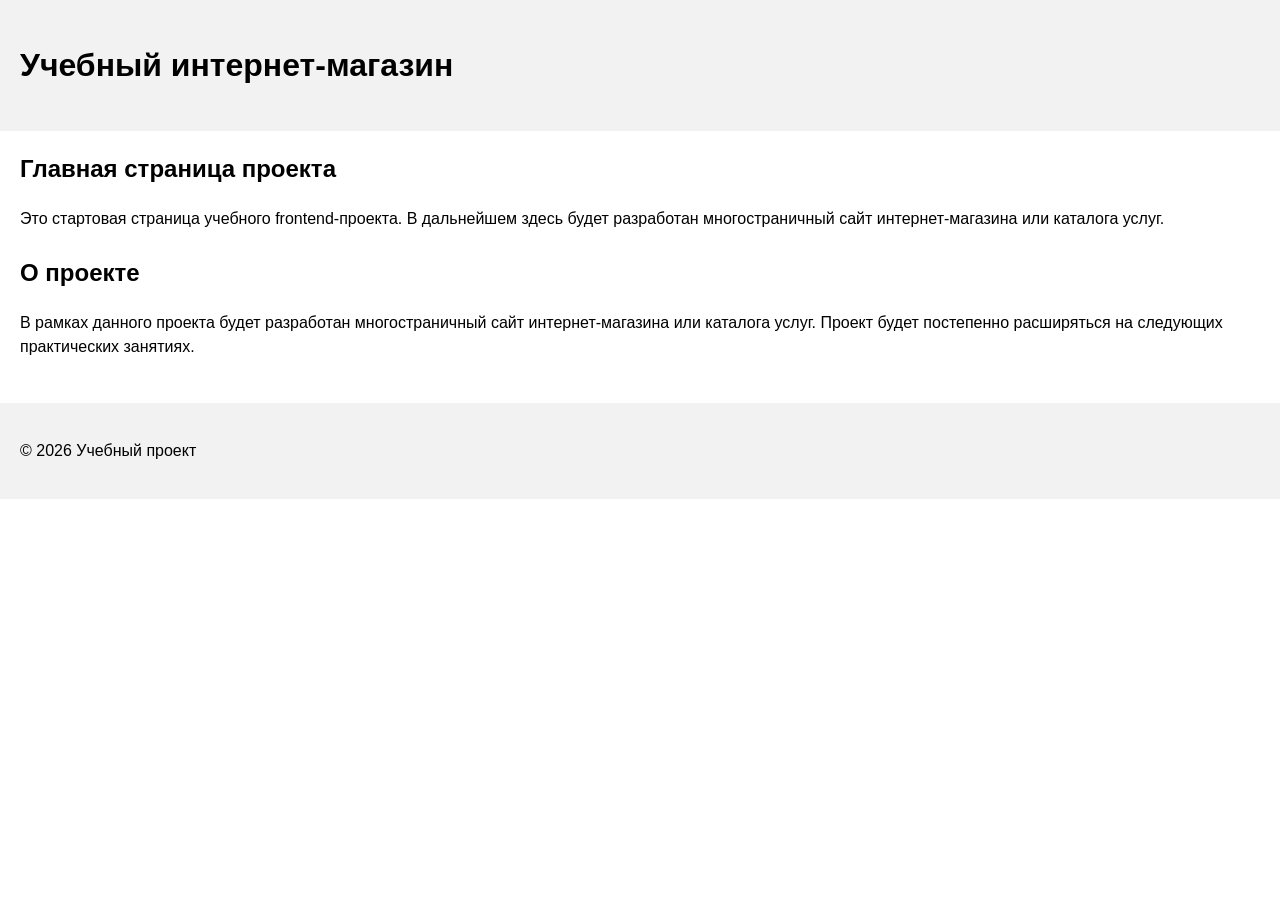
==== index.html @ 59d58680 "описание проекта" ====
<!DOCTYPE html>
<html lang="ru">
<head>
  <meta charset="UTF-8">
  <meta name="viewport" content="width=device-width, initial-scale=1.0">
  <title>Каталог товаров</title>
  <link rel="stylesheet" href="css/style.css">
</head>
<body>
  <header>
    <h1>Учебный интернет-магазин</h1>
  </header>
  <main>
    <section>
      <h2>Главная страница проекта</h2>
      <p>
        Это стартовая страница учебного frontend-проекта.
        В дальнейшем здесь будет разработан многостраничный сайт
        интернет-магазина или каталога услуг.
      </p>
    </section>

    <section>
      <h2>О проекте</h2>
      <p>
        В рамках данного проекта будет разработан многостраничный сайт
        интернет-магазина или каталога услуг. Проект будет постепенно
        расширяться на следующих практических занятиях.
      </p>
    </section>
  </main>
  <footer>
    <p>&copy; 2026 Учебный проект</p>
  </footer>
</body>
</html>
---- css/style.css ----
body {
  margin: 0;
  font-family: Arial, sans-serif;
  line-height: 1.5;
}

header,
main,
footer {
  padding: 20px;
}

header {
  background-color: #f2f2f2;
}

footer {
  background-color: #f2f2f2;
}

section {
  margin-bottom: 24px;
}

section h2 {
  margin-top: 0;
}
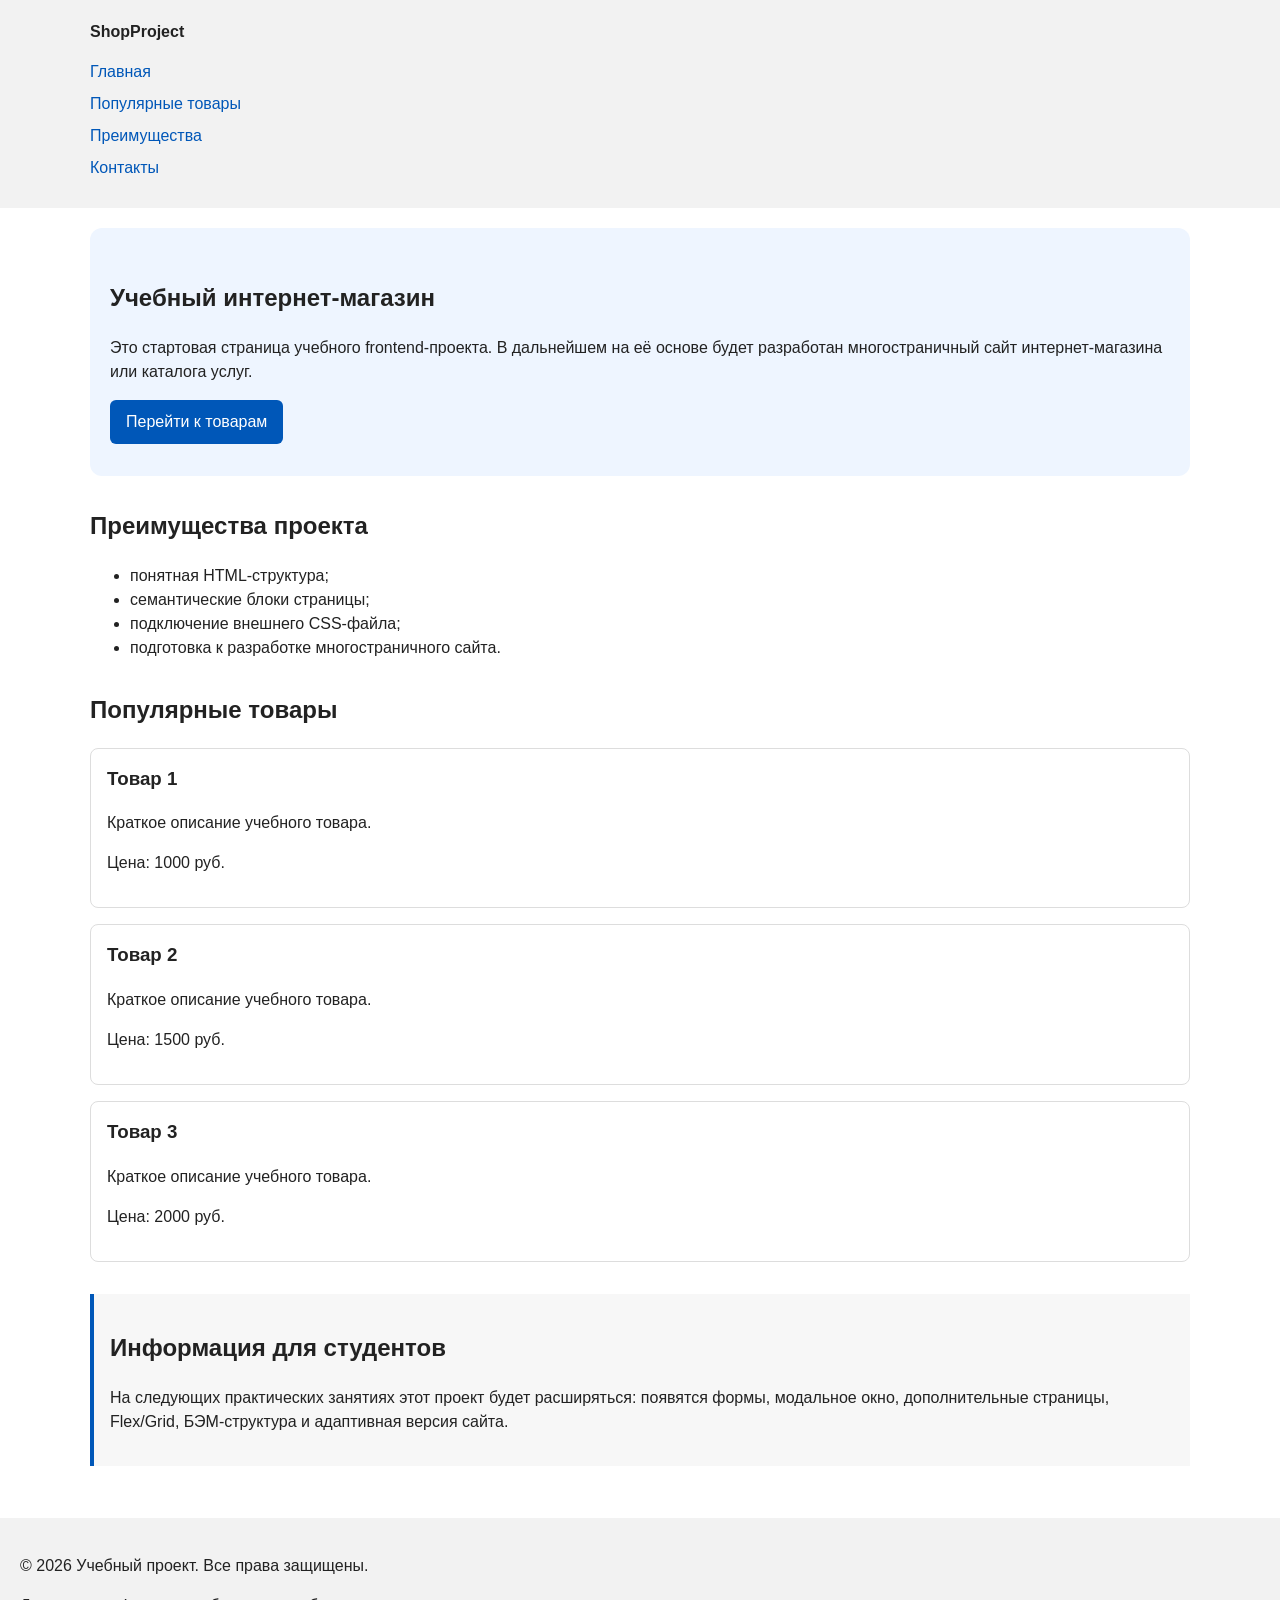
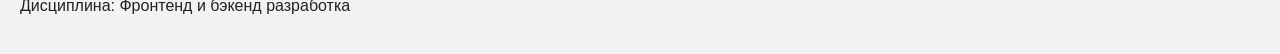
==== commit e08a9566: "feat: add semantic HTML structure and base CSS styles" ====
--- a/index.html
+++ b/index.html
@@ -3,34 +3,77 @@
 <head>
   <meta charset="UTF-8">
   <meta name="viewport" content="width=device-width, initial-scale=1.0">
-  <title>Каталог товаров</title>
+  <title>Учебный интернет-магазин</title>
   <link rel="stylesheet" href="css/style.css">
 </head>
 <body>
   <header>
-    <h1>Учебный интернет-магазин</h1>
+    <div class="site-header">
+      <a class="site-logo" href="index.html">ShopProject</a>
+      <nav class="site-nav" aria-label="Основная навигация">
+        <ul class="site-nav__list">
+          <li><a href="index.html">Главная</a></li>
+          <li><a href="#popular">Популярные товары</a></li>
+          <li><a href="#advantages">Преимущества</a></li>
+          <li><a href="#contacts">Контакты</a></li>
+        </ul>
+      </nav>
+    </div>
   </header>
+
   <main>
-    <section>
-      <h2>Главная страница проекта</h2>
+    <section class="hero">
+      <h1>Учебный интернет-магазин</h1>
       <p>
         Это стартовая страница учебного frontend-проекта.
-        В дальнейшем здесь будет разработан многостраничный сайт
+        В дальнейшем на её основе будет разработан многостраничный сайт
         интернет-магазина или каталога услуг.
       </p>
+      <a class="button" href="#popular">Перейти к товарам</a>
     </section>
 
-    <section>
-      <h2>О проекте</h2>
+    <section class="section" id="advantages">
+      <h2>Преимущества проекта</h2>
+      <ul class="advantages-list">
+        <li>понятная HTML-структура;</li>
+        <li>семантические блоки страницы;</li>
+        <li>подключение внешнего CSS-файла;</li>
+        <li>подготовка к разработке многостраничного сайта.</li>
+      </ul>
+    </section>
+
+    <section class="section" id="popular">
+      <h2>Популярные товары</h2>
+      <article class="product-card">
+        <h3>Товар 1</h3>
+        <p>Краткое описание учебного товара.</p>
+        <p>Цена: 1000 руб.</p>
+      </article>
+      <article class="product-card">
+        <h3>Товар 2</h3>
+        <p>Краткое описание учебного товара.</p>
+        <p>Цена: 1500 руб.</p>
+      </article>
+      <article class="product-card">
+        <h3>Товар 3</h3>
+        <p>Краткое описание учебного товара.</p>
+        <p>Цена: 2000 руб.</p>
+      </article>
+    </section>
+
+    <aside class="aside-info">
+      <h2>Информация для студентов</h2>
       <p>
-        В рамках данного проекта будет разработан многостраничный сайт
-        интернет-магазина или каталога услуг. Проект будет постепенно
-        расширяться на следующих практических занятиях.
+        На следующих практических занятиях этот проект будет расширяться:
+        появятся формы, модальное окно, дополнительные страницы, Flex/Grid,
+        БЭМ-структура и адаптивная версия сайта.
       </p>
-    </section>
+    </aside>
   </main>
-  <footer>
-    <p>&copy; 2026 Учебный проект</p>
+
+  <footer id="contacts">
+    <p>&copy; 2026 Учебный проект. Все права защищены.</p>
+    <p>Дисциплина: Фронтенд и бэкенд разработка</p>
   </footer>
 </body>
 </html>
--- a/css/style.css
+++ b/css/style.css
@@ -1,9 +1,27 @@
+/* 
+  Универсальное правило для всех элементов.
+  border-box делает расчёт размеров более понятным:
+  width включает content, padding и border.
+*/
+* {
+  box-sizing: border-box;
+}
+
+/*
+  Убираем стандартный внешний отступ браузера у body.
+  Без этого вокруг страницы может появиться белая рамка.
+*/
 body {
   margin: 0;
   font-family: Arial, sans-serif;
   line-height: 1.5;
+  color: #222222;
+  background-color: #ffffff;
 }
 
+/*
+  Задаём внутренние отступы для основных областей страницы.
+*/
 header,
 main,
 footer {
@@ -18,10 +36,100 @@
   background-color: #f2f2f2;
 }
 
-section {
-  margin-bottom: 24px;
+/*
+  Ограничиваем ширину содержимого шапки.
+*/
+.site-header {
+  max-width: 1100px;
+  margin: 0 auto;
 }
 
-section h2 {
+.site-logo {
+  font-weight: bold;
+  text-decoration: none;
+  color: #222222;
+}
+
+.site-nav__list {
+  padding: 0;
+  margin: 16px 0 0;
+  list-style: none;
+}
+
+.site-nav__list li {
+  margin-bottom: 8px;
+}
+
+.site-nav__list a {
+  color: #0057b8;
+  text-decoration: none;
+}
+
+.site-nav__list a:hover {
+  text-decoration: underline;
+}
+
+/*
+  Hero-блок
+*/
+.hero {
+  max-width: 1100px;
+  margin: 0 auto 32px;
+  padding: 32px 20px;
+  background-color: #eef5ff;
+  border-radius: 12px;
+}
+
+/*
+  Общий класс для разделов
+*/
+.section {
+  max-width: 1100px;
+  margin: 0 auto 32px;
+}
+
+.section h2 {
   margin-top: 0;
+}
+
+/*
+  Карточки товаров
+*/
+.product-card {
+  margin-bottom: 16px;
+  padding: 16px;
+  border: 1px solid #dddddd;
+  border-radius: 8px;
+  background-color: #ffffff;
+}
+
+.product-card h3 {
+  margin-top: 0;
+}
+
+/*
+  Кнопка
+*/
+.button {
+  display: inline-block;
+  padding: 10px 16px;
+  color: #ffffff;
+  background-color: #0057b8;
+  text-decoration: none;
+  border-radius: 6px;
+}
+
+.button:hover {
+  background-color: #003f86;
+}
+
+/*
+  Боковой информационный блок
+*/
+.aside-info {
+  max-width: 1100px;
+  margin: 0 auto 32px;
+  padding: 16px;
+  border-left: 4px solid #0057b8;
+  background-color: #f7f7f7;
 }
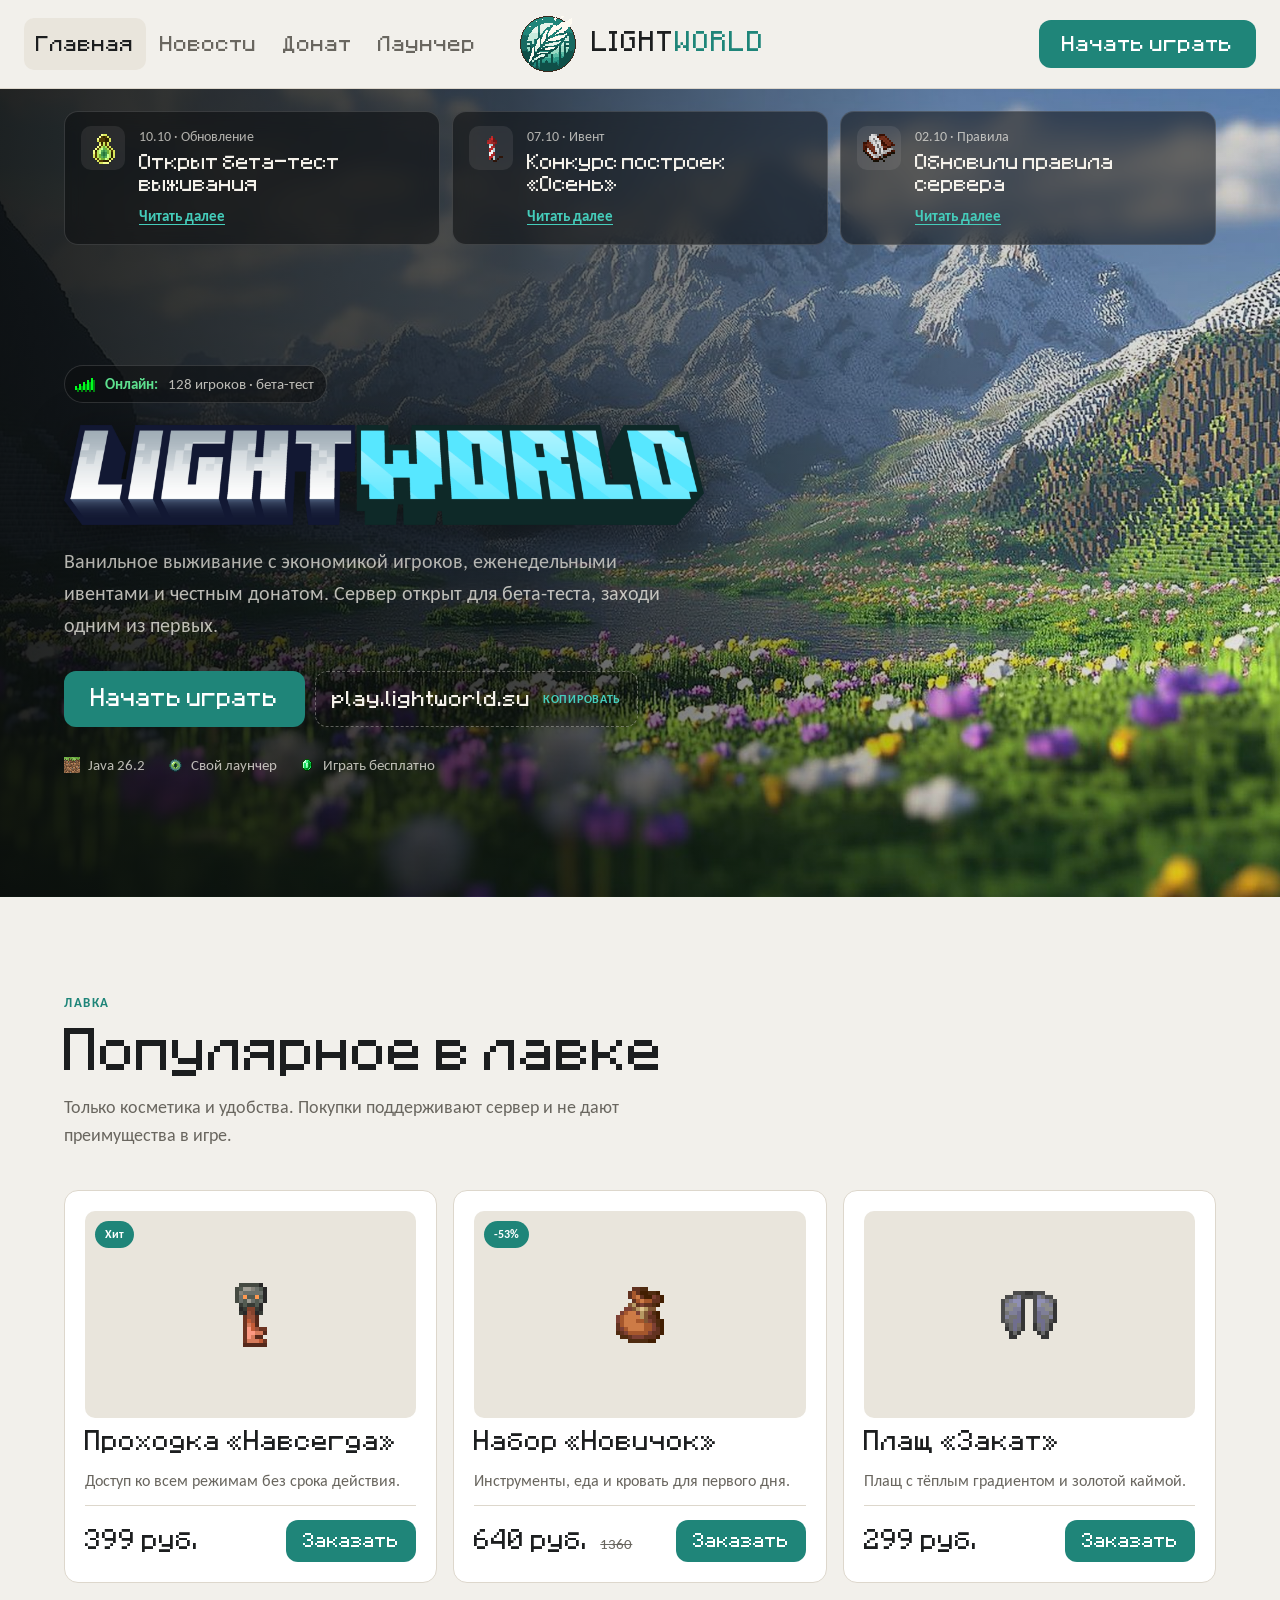
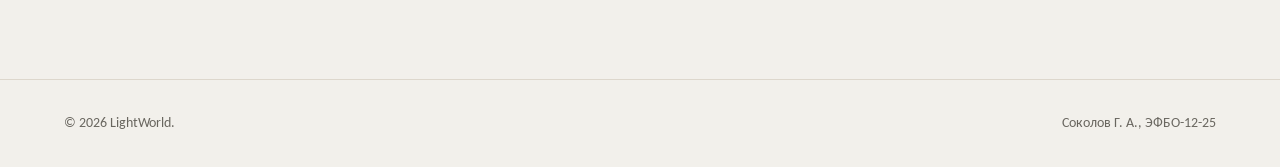
==== commit 040a506a: "Практическая работа 3: модальное окно и валидация формы" ====
--- a/index.html
+++ b/index.html
@@ -1,79 +1,192 @@
 <!DOCTYPE html>
 <html lang="ru">
-<head>
-  <meta charset="UTF-8">
-  <meta name="viewport" content="width=device-width, initial-scale=1.0">
-  <title>Учебный интернет-магазин</title>
-  <link rel="stylesheet" href="css/style.css">
-</head>
-<body>
-  <header>
-    <div class="site-header">
-      <a class="site-logo" href="index.html">ShopProject</a>
-      <nav class="site-nav" aria-label="Основная навигация">
-        <ul class="site-nav__list">
-          <li><a href="index.html">Главная</a></li>
-          <li><a href="#popular">Популярные товары</a></li>
-          <li><a href="#advantages">Преимущества</a></li>
-          <li><a href="#contacts">Контакты</a></li>
-        </ul>
-      </nav>
-    </div>
-  </header>
-
-  <main>
-    <section class="hero">
-      <h1>Учебный интернет-магазин</h1>
-      <p>
-        Это стартовая страница учебного frontend-проекта.
-        В дальнейшем на её основе будет разработан многостраничный сайт
-        интернет-магазина или каталога услуг.
-      </p>
-      <a class="button" href="#popular">Перейти к товарам</a>
-    </section>
-
-    <section class="section" id="advantages">
-      <h2>Преимущества проекта</h2>
-      <ul class="advantages-list">
-        <li>понятная HTML-структура;</li>
-        <li>семантические блоки страницы;</li>
-        <li>подключение внешнего CSS-файла;</li>
-        <li>подготовка к разработке многостраничного сайта.</li>
-      </ul>
-    </section>
-
-    <section class="section" id="popular">
-      <h2>Популярные товары</h2>
-      <article class="product-card">
-        <h3>Товар 1</h3>
-        <p>Краткое описание учебного товара.</p>
-        <p>Цена: 1000 руб.</p>
-      </article>
-      <article class="product-card">
-        <h3>Товар 2</h3>
-        <p>Краткое описание учебного товара.</p>
-        <p>Цена: 1500 руб.</p>
-      </article>
-      <article class="product-card">
-        <h3>Товар 3</h3>
-        <p>Краткое описание учебного товара.</p>
-        <p>Цена: 2000 руб.</p>
-      </article>
-    </section>
-
-    <aside class="aside-info">
-      <h2>Информация для студентов</h2>
-      <p>
-        На следующих практических занятиях этот проект будет расширяться:
-        появятся формы, модальное окно, дополнительные страницы, Flex/Grid,
-        БЭМ-структура и адаптивная версия сайта.
-      </p>
-    </aside>
-  </main>
-
-  <footer id="contacts">
-    <p>&copy; 2026 Учебный проект. Все права защищены.</p>
-    <p>Дисциплина: Фронтенд и бэкенд разработка</p>
-  </footer>
-</body>
+  <head>
+    <meta charset="UTF-8">
+    <meta name="viewport" content="width=device-width, initial-scale=1.0">
+    <title>LightWorld — сервер Minecraft</title>
+    <meta name="description" content="LightWorld — сервер Minecraft Java с ванильным выживанием, экономикой игроков и честным донатом.">
+    <link rel="icon" href="images/logo.png" type="image/png">
+    <link rel="preconnect" href="https://fonts.googleapis.com">
+    <link rel="preconnect" href="https://fonts.gstatic.com" crossorigin>
+    <link rel="stylesheet" href="https://fonts.googleapis.com/css2?family=Carlito:ital,wght@0,400;0,700;1,400&display=swap">
+    <link rel="stylesheet" href="css/style.css">
+    <script src="js/main.js" defer></script>
+  </head>
+  <body>
+    <header class="header">
+      <div class="header__inner">
+        <nav class="nav" aria-label="Основная навигация">
+          <a class="nav__link nav__link--active" href="index.html" aria-current="page">Главная</a>
+          <a class="nav__link" href="#news">Новости</a>
+          <a class="nav__link" href="#shop">Донат</a>
+          <a class="nav__link" href="#start">Лаунчер</a>
+        </nav>
+        <a class="brand" href="index.html" aria-label="LightWorld, на главную">
+          <img class="brand__logo" src="images/logo.png" alt="" width="64" height="64">
+          <span class="brand__name">LIGHT<span class="brand__accent">WORLD</span></span>
+        </a>
+        <div class="header__actions">
+          <a class="button button--accent" href="#start">Начать играть</a>
+        </div>
+      </div>
+    </header>
+    <main>
+      <section class="stage" id="news">
+        <div class="stage__inner">
+          <div class="news-strip" role="region" aria-label="Последние новости">
+            <article class="news-card">
+              <img class="news-card__icon" src="images/icons/experience-bottle.png" alt="" width="32" height="32">
+              <div class="news-card__body">
+                <p class="news-card__meta"><time datetime="2026-10-10">10.10</time> · Обновление</p>
+                <p class="news-card__title">Открыт бета-тест выживания</p>
+                <a class="news-card__more" href="news.html#beta">Читать далее</a>
+              </div>
+            </article>
+            <article class="news-card">
+              <img class="news-card__icon" src="images/icons/firework-rocket.png" alt="" width="32" height="32">
+              <div class="news-card__body">
+                <p class="news-card__meta"><time datetime="2026-10-07">07.10</time> · Ивент</p>
+                <p class="news-card__title">Конкурс построек «Осень»</p>
+                <a class="news-card__more" href="news.html#build">Читать далее</a>
+              </div>
+            </article>
+            <article class="news-card">
+              <img class="news-card__icon" src="images/icons/writable-book.png" alt="" width="32" height="32">
+              <div class="news-card__body">
+                <p class="news-card__meta"><time datetime="2026-10-02">02.10</time> · Правила</p>
+                <p class="news-card__title">Обновили правила сервера</p>
+                <a class="news-card__more" href="news.html#rules">Читать далее</a>
+              </div>
+            </article>
+          </div>
+          <div class="hero">
+            <p class="hero__status">
+              <img class="hero__ping" src="images/icons/ping.png" alt="" width="20" height="16">
+              <span class="hero__online">Онлайн:</span> 128 игроков · бета-тест
+            </p>
+            <h1 class="hero__title">
+              <img class="hero__logo" src="images/title.png" alt="LightWorld" width="2048" height="320">
+            </h1>
+            <p class="hero__lead">Ванильное выживание с экономикой игроков, еженедельными ивентами и честным донатом. Сервер открыт для бета-теста, заходи одним из первых.</p>
+            <div class="hero__actions">
+              <a class="button button--accent button--large" href="#start">Начать играть</a>
+              <button class="ip-copy" type="button" id="ip-copy">play.lightworld.su <span class="ip-copy__hint">Копировать</span></button>
+            </div>
+            <ul class="hero__facts">
+              <li class="hero__fact"><img src="images/icons/grass-block.png" alt="" width="16" height="16">Java 26.2</li>
+              <li class="hero__fact"><img src="images/icons/ender-eye.png" alt="" width="16" height="16">Свой лаунчер</li>
+              <li class="hero__fact"><img src="images/icons/emerald.png" alt="" width="16" height="16">Играть бесплатно</li>
+            </ul>
+          </div>
+        </div>
+      </section>
+      <section class="section" id="shop">
+        <div class="section__inner">
+          <div class="section__head">
+            <p class="section__eyebrow">Лавка</p>
+            <h2 class="section__title">Популярное в лавке</h2>
+            <p class="section__text">Только косметика и удобства. Покупки поддерживают сервер и не дают преимущества в игре.</p>
+          </div>
+          <div class="products">
+            <article class="product-card">
+              <div class="product-card__art">
+                <span class="product-card__badge">Хит</span>
+                <img class="product-card__icon" src="images/icons/trial-key.png" alt="" width="64" height="64">
+              </div>
+              <h3 class="product-card__title">Проходка «Навсегда»</h3>
+              <p class="product-card__text">Доступ ко всем режимам без срока действия.</p>
+              <div class="product-card__footer">
+                <p class="product-card__price">399 руб.</p>
+                <button class="button button--accent product-card__button" type="button" data-product="Проходка «Навсегда»">Заказать</button>
+              </div>
+            </article>
+            <article class="product-card">
+              <div class="product-card__art">
+                <span class="product-card__badge">-53%</span>
+                <img class="product-card__icon" src="images/icons/bundle.png" alt="" width="64" height="64">
+              </div>
+              <h3 class="product-card__title">Набор «Новичок»</h3>
+              <p class="product-card__text">Инструменты, еда и кровать для первого дня.</p>
+              <div class="product-card__footer">
+                <p class="product-card__price">640 руб. <s class="product-card__old">1360</s></p>
+                <button class="button button--accent product-card__button" type="button" data-product="Набор «Новичок»">Заказать</button>
+              </div>
+            </article>
+            <article class="product-card">
+              <div class="product-card__art">
+                <img class="product-card__icon" src="images/icons/elytra.png" alt="" width="64" height="64">
+              </div>
+              <h3 class="product-card__title">Плащ «Закат»</h3>
+              <p class="product-card__text">Плащ с тёплым градиентом и золотой каймой.</p>
+              <div class="product-card__footer">
+                <p class="product-card__price">299 руб.</p>
+                <button class="button button--accent product-card__button" type="button" data-product="Плащ «Закат»">Заказать</button>
+              </div>
+            </article>
+          </div>
+        </div>
+      </section>
+    </main>
+    <footer class="footer">
+      <div class="footer__inner">
+        <p class="footer__copy">© 2026 LightWorld.</p>
+        <p class="footer__author">Соколов Г. А., ЭФБО-12-25</p>
+      </div>
+    </footer>
+    <dialog class="modal" id="order-modal" aria-labelledby="order-title">
+      <div class="modal__body">
+        <div class="modal__head">
+          <h2 class="modal__title" id="order-title">Заявка на покупку</h2>
+          <button class="modal__close" type="button" id="order-close" aria-label="Закрыть окно">×</button>
+        </div>
+        <p class="modal__product">Товар: <span id="order-product-name">не выбран</span></p>
+        <form class="form" id="order-form" action="#" method="post" novalidate>
+          <input type="hidden" id="order-product" name="product">
+          <div class="form__field">
+            <label class="form__label" for="order-name">Имя</label>
+            <input class="form__input" id="order-name" name="name" type="text" required minlength="2" placeholder="Например, Алексей">
+          </div>
+          <div class="form__field">
+            <label class="form__label" for="order-nick">Ник в игре</label>
+            <input class="form__input" id="order-nick" name="nick" type="text" required pattern="[A-Za-z0-9_]{3,16}" placeholder="Steve_2026">
+          </div>
+          <div class="form__field">
+            <label class="form__label" for="order-email">E-mail</label>
+            <input class="form__input" id="order-email" name="email" type="email" required placeholder="steve@mail.ru">
+          </div>
+          <div class="form__field">
+            <label class="form__label" for="order-phone">Телефон</label>
+            <input class="form__input" id="order-phone" name="phone" type="tel" required pattern="\+7[0-9]{10}" placeholder="+79001234567">
+          </div>
+          <div class="form__field">
+            <label class="form__label" for="order-date">Дата активации</label>
+            <input class="form__input" id="order-date" name="date" type="date" required>
+          </div>
+          <div class="form__field">
+            <label class="form__label" for="order-mode">Режим</label>
+            <select class="form__input" id="order-mode" name="mode" required>
+              <option value="">Выбери режим</option>
+              <option value="survival">Выживание</option>
+              <option value="anarchy">Анархия</option>
+              <option value="minigames">Мини-игры</option>
+            </select>
+          </div>
+          <div class="form__field form__field--wide">
+            <label class="form__label" for="order-comment">Комментарий</label>
+            <textarea class="form__input" id="order-comment" name="comment" rows="3" placeholder="Например, подарок другу Alex_99"></textarea>
+          </div>
+          <label class="form__check" for="order-agree">
+            <input id="order-agree" name="agree" type="checkbox" required>
+            <span>Согласен на обработку персональных данных и с правилами сервера</span>
+          </label>
+          <p class="form__error" id="order-error" aria-live="polite"></p>
+          <div class="form__actions">
+            <button class="button button--accent" type="submit">Отправить заявку</button>
+            <button class="button button--ghost" type="button" id="order-cancel">Отмена</button>
+          </div>
+        </form>
+        <p class="modal__success" id="order-success" hidden>Форма успешно отправлена!</p>
+      </div>
+    </dialog>
+  </body>
 </html>
--- a/css/style.css
+++ b/css/style.css
@@ -1,135 +1,664 @@
-/* 
-  Универсальное правило для всех элементов.
-  border-box делает расчёт размеров более понятным:
-  width включает content, padding и border.
-*/
-* {
+@font-face {
+  font-family: "Minecraft Rus";
+  src: url("../fonts/minecraft-rus.ttf") format("truetype");
+  font-display: swap;
+}
+
+:root {
+  --color-bg: #f2f0eb;
+  --color-surface: #ffffff;
+  --color-soft: #e9e5dc;
+  --color-line: #ddd7cc;
+  --color-text: #1c1e1f;
+  --color-muted: #69665f;
+  --color-accent: #1f8579;
+  --color-accent-hover: #176a61;
+  --color-on-accent: #ffffff;
+  --color-danger: #b4412f;
+  --color-success: #2c8a57;
+
+  --font-pixel: "Minecraft Rus", "Courier New", monospace;
+  --font-body: "Calibri", "Carlito", "Segoe UI", sans-serif;
+
+  --radius: 14px;
+  --container: 1200px;
+  --gutter: 24px;
+}
+
+*,
+*::before,
+*::after {
   box-sizing: border-box;
 }
 
-/*
-  Убираем стандартный внешний отступ браузера у body.
-  Без этого вокруг страницы может появиться белая рамка.
-*/
+html {
+  scroll-behavior: smooth;
+}
+
 body {
   margin: 0;
-  font-family: Arial, sans-serif;
-  line-height: 1.5;
-  color: #222222;
-  background-color: #ffffff;
-}
-
-/*
-  Задаём внутренние отступы для основных областей страницы.
-*/
-header,
-main,
-footer {
+  background-color: var(--color-bg);
+  color: var(--color-text);
+  font-family: var(--font-body);
+  font-size: 18px;
+  line-height: 1.6;
+}
+
+h1,
+h2,
+h3 {
+  margin: 0;
+  font-family: var(--font-pixel);
+  font-weight: 400;
+  line-height: 1.15;
+}
+
+p {
+  margin: 0;
+}
+
+img {
+  display: block;
+  max-width: 100%;
+}
+
+a {
+  color: inherit;
+}
+
+.header {
+  position: sticky;
+  top: 0;
+  z-index: 50;
+  background-color: rgba(242, 240, 235, 0.9);
+  backdrop-filter: blur(12px);
+  border-bottom: 1px solid var(--color-line);
+}
+
+.header__inner {
+  display: grid;
+  grid-template-columns: 1fr auto 1fr;
+  align-items: center;
+  gap: 20px;
+  min-height: 88px;
+  padding: 0 var(--gutter);
+}
+
+.nav {
+  display: flex;
+  gap: 2px;
+  justify-self: start;
+}
+
+.nav__link {
+  padding: 12px;
+  border-radius: 10px;
+  color: var(--color-muted);
+  font-family: var(--font-pixel);
+  font-size: 18px;
+  text-decoration: none;
+  transition: color 0.2s, background-color 0.2s;
+}
+
+.nav__link:hover,
+.nav__link--active {
+  color: var(--color-text);
+  background-color: var(--color-soft);
+}
+
+.brand {
+  display: flex;
+  align-items: center;
+  gap: 12px;
+  justify-self: center;
+  text-decoration: none;
+}
+
+.brand__logo {
+  width: 64px;
+  height: 64px;
+  image-rendering: pixelated;
+}
+
+.brand__name {
+  font-family: var(--font-pixel);
+  font-size: 22px;
+  letter-spacing: 0.04em;
+  white-space: nowrap;
+}
+
+.brand__accent {
+  color: var(--color-accent);
+}
+
+.header__actions {
+  display: flex;
+  align-items: center;
+  gap: 10px;
+  justify-self: end;
+}
+
+.button {
+  display: inline-flex;
+  align-items: center;
+  justify-content: center;
+  min-height: 48px;
+  padding: 0 22px;
+  border: 1px solid transparent;
+  border-radius: 12px;
+  font-family: var(--font-pixel);
+  font-size: 18px;
+  text-decoration: none;
+  white-space: nowrap;
+  cursor: pointer;
+  transition: background-color 0.2s, border-color 0.2s;
+}
+
+.button--accent {
+  background-color: var(--color-accent);
+  color: var(--color-on-accent);
+}
+
+.button--accent:hover {
+  background-color: var(--color-accent-hover);
+}
+
+.button--ghost {
+  background-color: var(--color-surface);
+  color: var(--color-text);
+  border-color: var(--color-line);
+}
+
+.button--ghost:hover {
+  border-color: var(--color-muted);
+}
+
+.button--large {
+  min-height: 56px;
+  padding: 0 26px;
+  font-size: 20px;
+}
+
+.stage {
+  position: relative;
+  overflow: hidden;
+  color: #f4f1ea;
+  background-color: #0d0f10;
+  background-image:
+    linear-gradient(90deg, rgba(9, 11, 11, 0.9) 0%, rgba(9, 11, 11, 0.7) 40%, rgba(9, 11, 11, 0.2) 75%, rgba(9, 11, 11, 0.1) 100%),
+    url("../images/hero.jpg");
+  background-size: cover;
+  background-position: center 40%;
+}
+
+.stage__inner {
+  max-width: var(--container);
+  margin: 0 auto;
+  padding: 22px var(--gutter) 0;
+}
+
+.news-strip {
+  display: grid;
+  grid-template-columns: repeat(3, 1fr);
+  gap: 12px;
+}
+
+.news-card {
+  display: flex;
+  gap: 14px;
+  align-items: flex-start;
+  padding: 14px 16px;
+  background-color: rgba(12, 14, 15, 0.55);
+  border: 1px solid rgba(255, 255, 255, 0.14);
+  border-radius: var(--radius);
+  backdrop-filter: blur(10px);
+}
+
+.news-card__icon {
+  width: 44px;
+  height: 44px;
+  padding: 6px;
+  border-radius: 10px;
+  background-color: rgba(255, 255, 255, 0.08);
+  image-rendering: pixelated;
+}
+
+.news-card__meta {
+  font-size: 14px;
+  color: rgba(244, 241, 234, 0.7);
+}
+
+.news-card__title {
+  margin: 4px 0 6px;
+  font-family: var(--font-pixel);
+  font-size: 17px;
+  line-height: 1.25;
+}
+
+.news-card__more {
+  color: #45cdbb;
+  font-size: 15px;
+  font-weight: 700;
+  text-underline-offset: 3px;
+}
+
+.hero {
+  max-width: 660px;
+  padding: 120px 0;
+}
+
+.hero__status {
+  display: inline-flex;
+  align-items: center;
+  gap: 10px;
+  padding: 6px 12px 6px 10px;
+  border: 1px solid rgba(255, 255, 255, 0.14);
+  border-radius: 999px;
+  background-color: rgba(12, 14, 15, 0.55);
+  font-size: 15px;
+  color: rgba(244, 241, 234, 0.75);
+}
+
+.hero__ping {
+  width: 20px;
+  height: 16px;
+  image-rendering: pixelated;
+}
+
+.hero__online {
+  color: #5ee08f;
+  font-weight: 700;
+}
+
+.hero__title {
+  margin: 22px 0 20px;
+}
+
+.hero__logo {
+  width: 100%;
+  max-width: 640px;
+  height: auto;
+  filter: drop-shadow(0 10px 24px rgba(0, 0, 0, 0.45));
+}
+
+.hero__lead {
+  max-width: 32em;
+  font-size: 20px;
+  color: rgba(244, 241, 234, 0.75);
+}
+
+.hero__actions {
+  display: flex;
+  flex-wrap: wrap;
+  gap: 10px;
+  margin-top: 30px;
+}
+
+.ip-copy {
+  display: inline-flex;
+  align-items: center;
+  gap: 12px;
+  min-height: 56px;
+  padding: 0 16px;
+  border: 1px dashed rgba(244, 241, 234, 0.35);
+  border-radius: 12px;
+  background-color: rgba(9, 11, 11, 0.25);
+  color: #f4f1ea;
+  font-family: var(--font-pixel);
+  font-size: 18px;
+  cursor: pointer;
+}
+
+.ip-copy:hover {
+  border-color: #45cdbb;
+}
+
+.ip-copy__hint {
+  color: #45cdbb;
+  font-family: var(--font-body);
+  font-size: 12px;
+  font-weight: 700;
+  letter-spacing: 0.06em;
+  text-transform: uppercase;
+}
+
+.hero__facts {
+  display: flex;
+  flex-wrap: wrap;
+  gap: 8px 22px;
+  margin: 26px 0 0;
+  padding: 0;
+  list-style: none;
+  font-size: 15px;
+  color: rgba(244, 241, 234, 0.75);
+}
+
+.hero__fact {
+  display: flex;
+  align-items: center;
+  gap: 8px;
+}
+
+.hero__fact img {
+  image-rendering: pixelated;
+}
+
+.section {
+  padding: 96px 0;
+}
+
+.section__inner {
+  max-width: var(--container);
+  margin: 0 auto;
+  padding: 0 var(--gutter);
+}
+
+.section__head {
+  max-width: 640px;
+  margin-bottom: 40px;
+}
+
+.section__eyebrow {
+  color: var(--color-accent);
+  font-size: 13px;
+  font-weight: 700;
+  letter-spacing: 0.12em;
+  text-transform: uppercase;
+}
+
+.section__title {
+  margin: 12px 0;
+  font-size: 48px;
+}
+
+.section__text {
+  color: var(--color-muted);
+}
+
+.products {
+  display: grid;
+  grid-template-columns: repeat(3, 1fr);
+  gap: 16px;
+}
+
+.product-card {
+  display: flex;
+  flex-direction: column;
+  gap: 12px;
   padding: 20px;
-}
-
-header {
-  background-color: #f2f2f2;
-}
-
-footer {
-  background-color: #f2f2f2;
-}
-
-/*
-  Ограничиваем ширину содержимого шапки.
-*/
-.site-header {
-  max-width: 1100px;
+  background-color: var(--color-surface);
+  border: 1px solid var(--color-line);
+  border-radius: var(--radius);
+  transition: transform 0.25s, border-color 0.25s;
+}
+
+.product-card:hover {
+  transform: translateY(-3px);
+  border-color: var(--color-accent);
+}
+
+.product-card__art {
+  position: relative;
+  display: grid;
+  place-items: center;
+  aspect-ratio: 16 / 10;
+  border-radius: 10px;
+  background-color: var(--color-soft);
+}
+
+.product-card__icon {
+  width: 64px;
+  height: 64px;
+  image-rendering: pixelated;
+}
+
+.product-card__badge {
+  position: absolute;
+  top: 10px;
+  left: 10px;
+  padding: 4px 10px;
+  border-radius: 999px;
+  background-color: var(--color-accent);
+  color: var(--color-on-accent);
+  font-size: 12px;
+  font-weight: 700;
+}
+
+.product-card__title {
+  font-size: 22px;
+}
+
+.product-card__text {
+  color: var(--color-muted);
+  font-size: 16px;
+}
+
+.product-card__footer {
+  display: flex;
+  justify-content: space-between;
+  align-items: center;
+  gap: 12px;
+  margin-top: auto;
+  padding-top: 14px;
+  border-top: 1px solid var(--color-line);
+}
+
+.product-card__price {
+  font-family: var(--font-pixel);
+  font-size: 22px;
+  white-space: nowrap;
+}
+
+.product-card__old {
+  margin-left: 6px;
+  color: var(--color-muted);
+  font-family: var(--font-body);
+  font-size: 15px;
+}
+
+.product-card__button {
+  min-height: 42px;
+  padding: 0 16px;
+  font-size: 16px;
+}
+
+.footer {
+  padding: 32px 0;
+  border-top: 1px solid var(--color-line);
+  color: var(--color-muted);
+  font-size: 14px;
+}
+
+.footer__inner {
+  display: flex;
+  flex-wrap: wrap;
+  justify-content: space-between;
+  gap: 10px 24px;
+  max-width: var(--container);
   margin: 0 auto;
-}
-
-.site-logo {
-  font-weight: bold;
-  text-decoration: none;
-  color: #222222;
-}
-
-.site-nav__list {
+  padding: 0 var(--gutter);
+}
+
+.modal {
+  width: min(100% - 32px, 600px);
+  max-height: calc(100vh - 32px);
   padding: 0;
-  margin: 16px 0 0;
-  list-style: none;
-}
-
-.site-nav__list li {
-  margin-bottom: 8px;
-}
-
-.site-nav__list a {
-  color: #0057b8;
-  text-decoration: none;
-}
-
-.site-nav__list a:hover {
-  text-decoration: underline;
-}
-
-/*
-  Hero-блок
-*/
-.hero {
-  max-width: 1100px;
-  margin: 0 auto 32px;
-  padding: 32px 20px;
-  background-color: #eef5ff;
+  border: 1px solid var(--color-line);
+  border-radius: 20px;
+  background-color: var(--color-surface);
+  color: var(--color-text);
+  overflow: auto;
+}
+
+.modal::backdrop {
+  background-color: rgba(10, 12, 12, 0.55);
+  backdrop-filter: blur(3px);
+}
+
+.modal__body {
+  display: flex;
+  flex-direction: column;
+  gap: 16px;
+  padding: 28px;
+}
+
+.modal__head {
+  display: flex;
+  justify-content: space-between;
+  align-items: center;
+  gap: 16px;
+}
+
+.modal__title {
+  font-size: 28px;
+}
+
+.modal__close {
+  width: 40px;
+  height: 40px;
+  flex-shrink: 0;
+  border: 1px solid var(--color-line);
+  border-radius: 10px;
+  background-color: var(--color-surface);
+  color: var(--color-text);
+  font-size: 22px;
+  cursor: pointer;
+}
+
+.modal__product {
+  color: var(--color-muted);
+}
+
+.modal__product span {
+  color: var(--color-text);
+  font-weight: 700;
+}
+
+.form {
+  display: grid;
+  grid-template-columns: 1fr 1fr;
+  gap: 14px;
+}
+
+.form__field {
+  display: flex;
+  flex-direction: column;
+  gap: 6px;
+}
+
+.form__field--wide {
+  grid-column: 1 / -1;
+}
+
+.form__label {
+  color: var(--color-muted);
+  font-size: 14px;
+  font-weight: 700;
+}
+
+.form__input {
+  width: 100%;
+  min-height: 46px;
+  padding: 0 14px;
+  border: 1px solid var(--color-line);
+  border-radius: 10px;
+  background-color: var(--color-surface);
+  color: var(--color-text);
+  font-family: var(--font-body);
+  font-size: 17px;
+}
+
+textarea.form__input {
+  padding: 10px 14px;
+  resize: vertical;
+}
+
+.form__input:focus {
+  outline: none;
+  border-color: var(--color-accent);
+  box-shadow: 0 0 0 3px rgba(31, 133, 121, 0.15);
+}
+
+.form__input--invalid {
+  border-color: var(--color-danger);
+  box-shadow: 0 0 0 3px rgba(180, 65, 47, 0.15);
+}
+
+.form__check {
+  grid-column: 1 / -1;
+  display: flex;
+  align-items: flex-start;
+  gap: 10px;
+  font-size: 15px;
+  cursor: pointer;
+}
+
+.form__check input {
+  width: 18px;
+  height: 18px;
+  margin-top: 3px;
+  flex-shrink: 0;
+  accent-color: var(--color-accent);
+}
+
+.form__error {
+  grid-column: 1 / -1;
+  min-height: 1.2em;
+  color: var(--color-danger);
+  font-size: 15px;
+}
+
+.form__actions {
+  grid-column: 1 / -1;
+  display: flex;
+  flex-wrap: wrap;
+  gap: 10px;
+}
+
+.modal__success {
+  padding: 18px;
   border-radius: 12px;
-}
-
-/*
-  Общий класс для разделов
-*/
-.section {
-  max-width: 1100px;
-  margin: 0 auto 32px;
-}
-
-.section h2 {
-  margin-top: 0;
-}
-
-/*
-  Карточки товаров
-*/
-.product-card {
-  margin-bottom: 16px;
-  padding: 16px;
-  border: 1px solid #dddddd;
-  border-radius: 8px;
-  background-color: #ffffff;
-}
-
-.product-card h3 {
-  margin-top: 0;
-}
-
-/*
-  Кнопка
-*/
-.button {
-  display: inline-block;
-  padding: 10px 16px;
-  color: #ffffff;
-  background-color: #0057b8;
-  text-decoration: none;
-  border-radius: 6px;
-}
-
-.button:hover {
-  background-color: #003f86;
-}
-
-/*
-  Боковой информационный блок
-*/
-.aside-info {
-  max-width: 1100px;
-  margin: 0 auto 32px;
-  padding: 16px;
-  border-left: 4px solid #0057b8;
-  background-color: #f7f7f7;
-}+  background-color: rgba(44, 138, 87, 0.12);
+  color: var(--color-success);
+  font-family: var(--font-pixel);
+  font-size: 20px;
+  text-align: center;
+}
+
+@media (max-width: 900px) {
+  .news-strip,
+  .products {
+    grid-template-columns: 1fr;
+  }
+
+  .hero {
+    padding: 64px 0;
+  }
+
+  .section__title {
+    font-size: 34px;
+  }
+}
+
+@media (max-width: 600px) {
+  .header__inner {
+    grid-template-columns: 1fr auto;
+  }
+
+  .nav {
+    display: none;
+  }
+
+  .brand {
+    justify-self: start;
+  }
+
+  .brand__logo {
+    width: 48px;
+    height: 48px;
+  }
+
+  .form {
+    grid-template-columns: 1fr;
+  }
+}
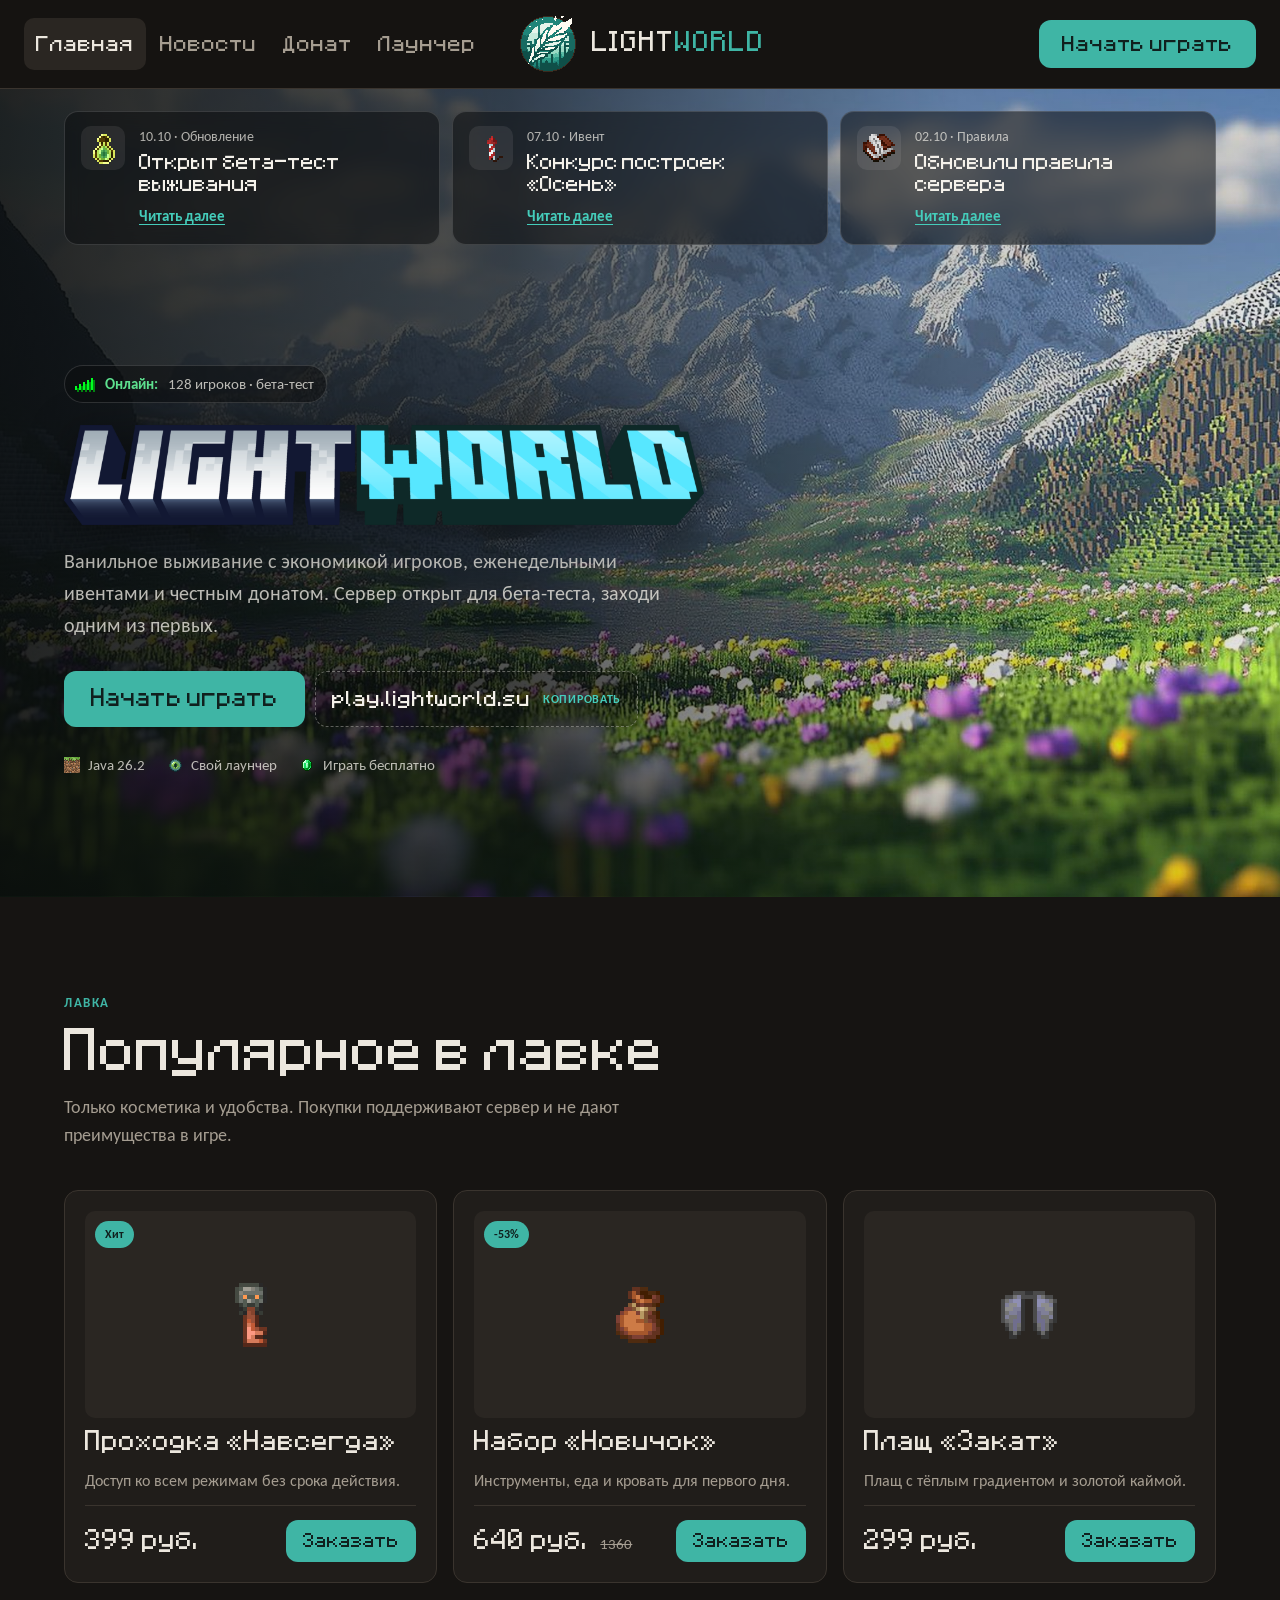
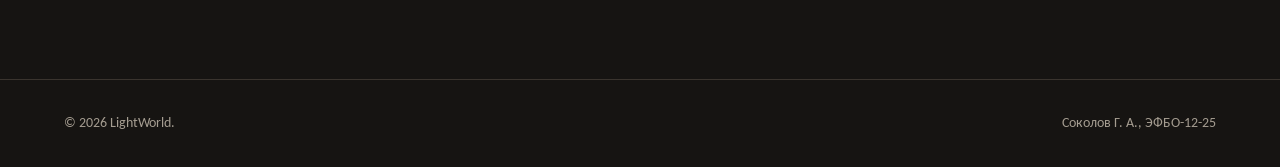
==== commit 817541ef: "Практическая работа 4: переменные и состояния элементов" ====
--- a/index.html
+++ b/index.html
@@ -181,7 +181,7 @@
           </label>
           <p class="form__error" id="order-error" aria-live="polite"></p>
           <div class="form__actions">
-            <button class="button button--accent" type="submit">Отправить заявку</button>
+            <button class="button button--accent" type="submit" id="order-submit" disabled>Отправить заявку</button>
             <button class="button button--ghost" type="button" id="order-cancel">Отмена</button>
           </div>
         </form>
--- a/css/style.css
+++ b/css/style.css
@@ -5,17 +5,18 @@
 }
 
 :root {
-  --color-bg: #f2f0eb;
-  --color-surface: #ffffff;
-  --color-soft: #e9e5dc;
-  --color-line: #ddd7cc;
-  --color-text: #1c1e1f;
-  --color-muted: #69665f;
-  --color-accent: #1f8579;
-  --color-accent-hover: #176a61;
-  --color-on-accent: #ffffff;
-  --color-danger: #b4412f;
-  --color-success: #2c8a57;
+  --color-bg: #161412;
+  --color-surface: #201d1a;
+  --color-soft: #2a2622;
+  --color-line: #3a342e;
+  --color-text: #ece7de;
+  --color-muted: #a59d91;
+  --color-accent: #3fb5a5;
+  --color-accent-hover: #5cc9ba;
+  --color-on-accent: #10201e;
+  --color-danger: #e0705c;
+  --color-success: #5ec98a;
+  --color-header: rgba(22, 20, 18, 0.88);
 
   --font-pixel: "Minecraft Rus", "Courier New", monospace;
   --font-body: "Calibri", "Carlito", "Segoe UI", sans-serif;
@@ -33,6 +34,7 @@
 
 html {
   scroll-behavior: smooth;
+  color-scheme: dark;
 }
 
 body {
@@ -66,11 +68,18 @@
   color: inherit;
 }
 
+a:focus-visible,
+button:focus-visible,
+input[type="checkbox"]:focus-visible {
+  outline: 2px solid var(--color-accent);
+  outline-offset: 3px;
+}
+
 .header {
   position: sticky;
   top: 0;
   z-index: 50;
-  background-color: rgba(242, 240, 235, 0.9);
+  background-color: var(--color-header);
   backdrop-filter: blur(12px);
   border-bottom: 1px solid var(--color-line);
 }
@@ -151,7 +160,17 @@
   text-decoration: none;
   white-space: nowrap;
   cursor: pointer;
-  transition: background-color 0.2s, border-color 0.2s;
+  transition: background-color 0.2s, border-color 0.2s, transform 0.1s;
+}
+
+.button:active {
+  transform: translateY(2px);
+}
+
+.button:disabled {
+  opacity: 0.45;
+  cursor: not-allowed;
+  transform: none;
 }
 
 .button--accent {
@@ -159,7 +178,7 @@
   color: var(--color-on-accent);
 }
 
-.button--accent:hover {
+.button--accent:hover:not(:disabled) {
   background-color: var(--color-accent-hover);
 }
 
@@ -169,7 +188,7 @@
   border-color: var(--color-line);
 }
 
-.button--ghost:hover {
+.button--ghost:hover:not(:disabled) {
   border-color: var(--color-muted);
 }
 
@@ -523,6 +542,11 @@
   color: var(--color-text);
   font-size: 22px;
   cursor: pointer;
+  transition: border-color 0.2s;
+}
+
+.modal__close:hover {
+  border-color: var(--color-muted);
 }
 
 .modal__product {
@@ -576,12 +600,12 @@
 .form__input:focus {
   outline: none;
   border-color: var(--color-accent);
-  box-shadow: 0 0 0 3px rgba(31, 133, 121, 0.15);
+  box-shadow: 0 0 0 3px rgba(63, 181, 165, 0.25);
 }
 
 .form__input--invalid {
   border-color: var(--color-danger);
-  box-shadow: 0 0 0 3px rgba(180, 65, 47, 0.15);
+  box-shadow: 0 0 0 3px rgba(224, 112, 92, 0.2);
 }
 
 .form__check {
@@ -618,7 +642,7 @@
 .modal__success {
   padding: 18px;
   border-radius: 12px;
-  background-color: rgba(44, 138, 87, 0.12);
+  background-color: rgba(94, 201, 138, 0.12);
   color: var(--color-success);
   font-family: var(--font-pixel);
   font-size: 20px;
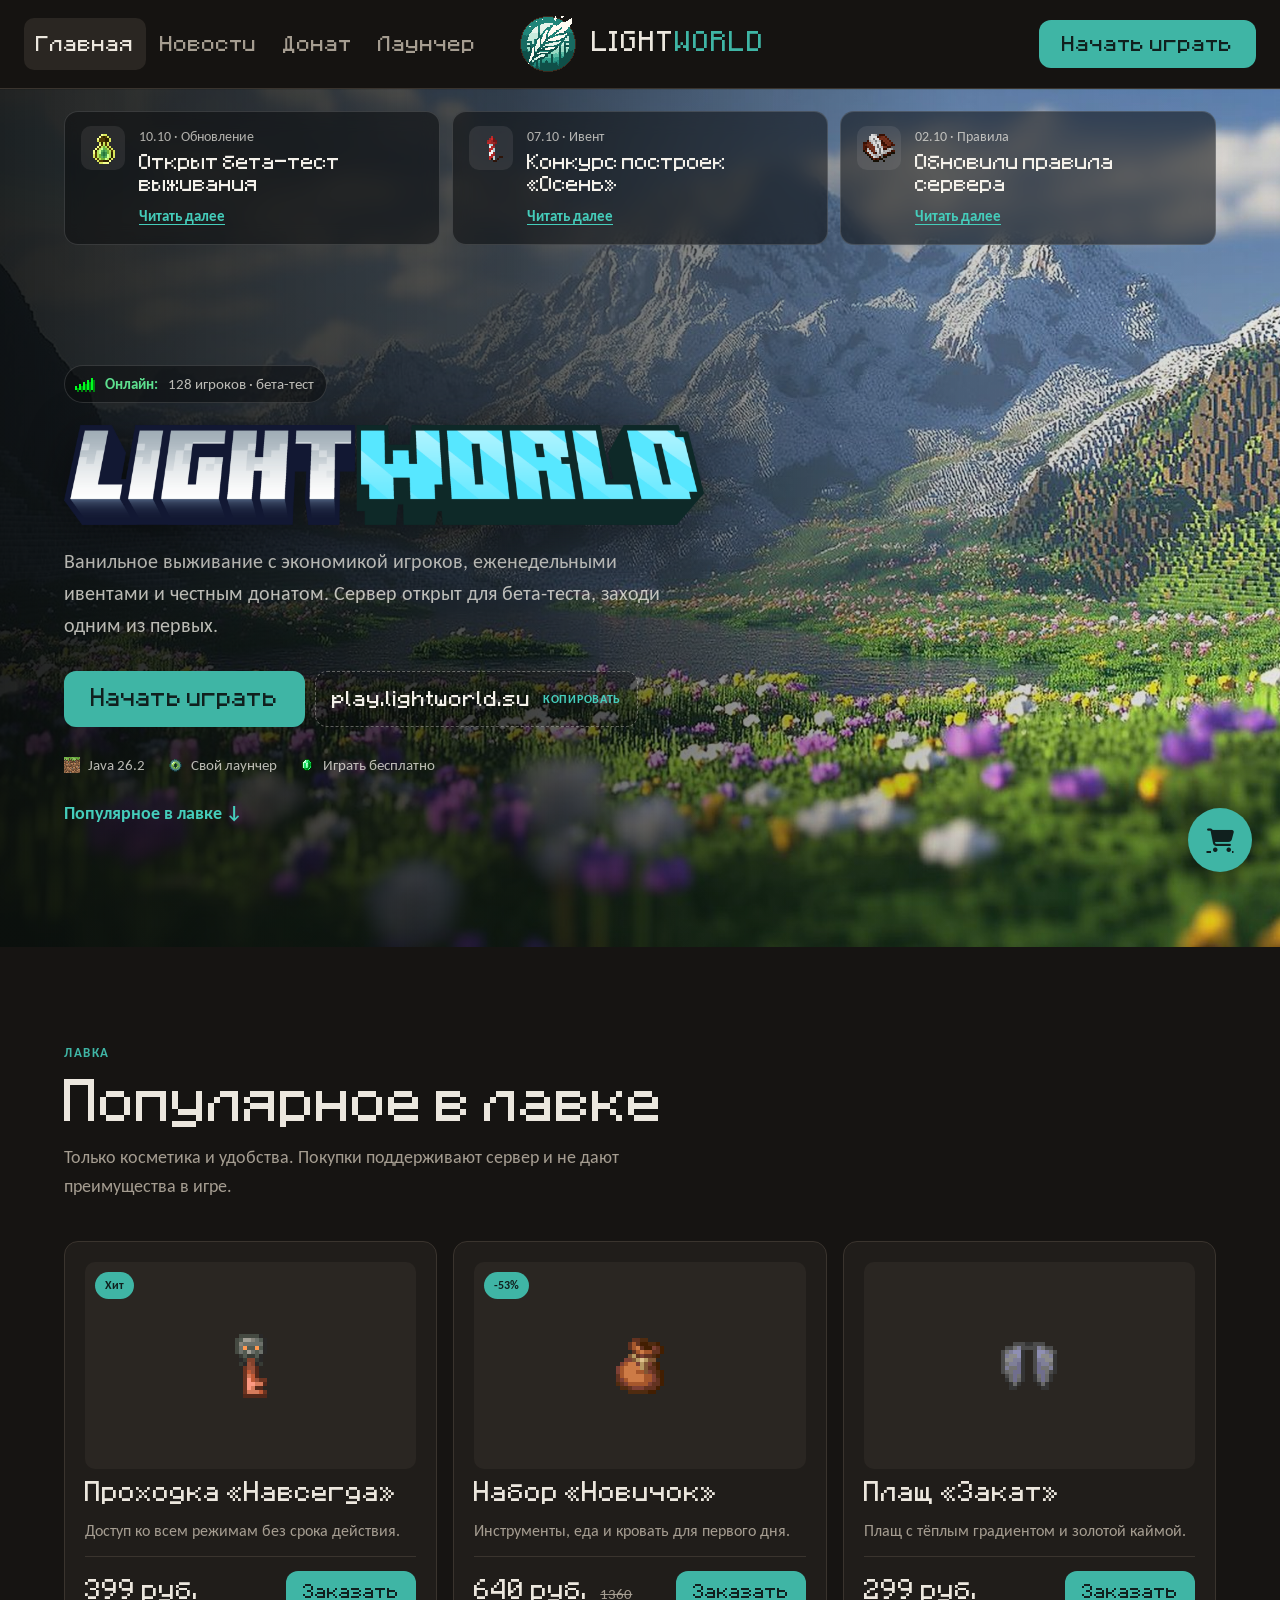
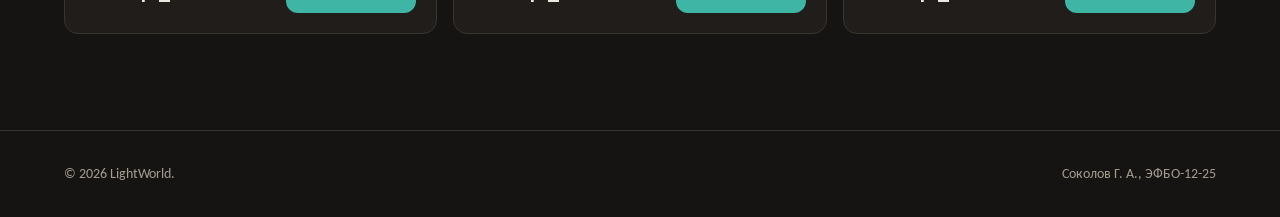
==== commit 4a0d6eb3: "feat: add multi-page structure navigation and anchors" ====
--- a/index.html
+++ b/index.html
@@ -9,6 +9,7 @@
     <link rel="preconnect" href="https://fonts.googleapis.com">
     <link rel="preconnect" href="https://fonts.gstatic.com" crossorigin>
     <link rel="stylesheet" href="https://fonts.googleapis.com/css2?family=Carlito:ital,wght@0,400;0,700;1,400&display=swap">
+    <link rel="stylesheet" href="https://cdnjs.cloudflare.com/ajax/libs/font-awesome/6.5.1/css/all.min.css">
     <link rel="stylesheet" href="css/style.css">
     <script src="js/main.js" defer></script>
   </head>
@@ -17,16 +18,16 @@
       <div class="header__inner">
         <nav class="nav" aria-label="Основная навигация">
           <a class="nav__link nav__link--active" href="index.html" aria-current="page">Главная</a>
-          <a class="nav__link" href="#news">Новости</a>
-          <a class="nav__link" href="#shop">Донат</a>
-          <a class="nav__link" href="#start">Лаунчер</a>
+          <a class="nav__link" href="news.html">Новости</a>
+          <a class="nav__link" href="donate.html">Донат</a>
+          <a class="nav__link" href="launcher.html">Лаунчер</a>
         </nav>
         <a class="brand" href="index.html" aria-label="LightWorld, на главную">
           <img class="brand__logo" src="images/logo.png" alt="" width="64" height="64">
           <span class="brand__name">LIGHT<span class="brand__accent">WORLD</span></span>
         </a>
         <div class="header__actions">
-          <a class="button button--accent" href="#start">Начать играть</a>
+          <a class="button button--accent" href="launcher.html">Начать играть</a>
         </div>
       </div>
     </header>
@@ -69,7 +70,7 @@
             </h1>
             <p class="hero__lead">Ванильное выживание с экономикой игроков, еженедельными ивентами и честным донатом. Сервер открыт для бета-теста, заходи одним из первых.</p>
             <div class="hero__actions">
-              <a class="button button--accent button--large" href="#start">Начать играть</a>
+              <a class="button button--accent button--large" href="launcher.html">Начать играть</a>
               <button class="ip-copy" type="button" id="ip-copy">play.lightworld.su <span class="ip-copy__hint">Копировать</span></button>
             </div>
             <ul class="hero__facts">
@@ -77,6 +78,7 @@
               <li class="hero__fact"><img src="images/icons/ender-eye.png" alt="" width="16" height="16">Свой лаунчер</li>
               <li class="hero__fact"><img src="images/icons/emerald.png" alt="" width="16" height="16">Играть бесплатно</li>
             </ul>
+            <a class="hero__more" href="#shop">Популярное в лавке ↓</a>
           </div>
         </div>
       </section>
@@ -133,6 +135,10 @@
         <p class="footer__author">Соколов Г. А., ЭФБО-12-25</p>
       </div>
     </footer>
+    <a class="cart-button" href="cart.html" aria-label="Корзина">
+      <i class="fa-solid fa-cart-shopping cart-button__icon" aria-hidden="true"></i>
+      <span class="cart-button__count" id="cart-count" hidden>0</span>
+    </a>
     <dialog class="modal" id="order-modal" aria-labelledby="order-title">
       <div class="modal__body">
         <div class="modal__head">
@@ -185,7 +191,7 @@
             <button class="button button--ghost" type="button" id="order-cancel">Отмена</button>
           </div>
         </form>
-        <p class="modal__success" id="order-success" hidden>Форма успешно отправлена!</p>
+        <p class="form-success" id="order-success" hidden>Форма успешно отправлена!</p>
       </div>
     </dialog>
   </body>
--- a/css/style.css
+++ b/css/style.css
@@ -32,6 +32,10 @@
   box-sizing: border-box;
 }
 
+[hidden] {
+  display: none !important;
+}
+
 html {
   scroll-behavior: smooth;
   color-scheme: dark;
@@ -639,7 +643,7 @@
   gap: 10px;
 }
 
-.modal__success {
+.form-success {
   padding: 18px;
   border-radius: 12px;
   background-color: rgba(94, 201, 138, 0.12);
@@ -649,9 +653,655 @@
   text-align: center;
 }
 
+.page {
+  padding: 48px 0 96px;
+}
+
+.page__inner {
+  max-width: var(--container);
+  margin: 0 auto;
+  padding: 0 var(--gutter);
+}
+
+.page__head {
+  max-width: 720px;
+  margin-bottom: 40px;
+}
+
+.page__title {
+  margin: 16px 0 12px;
+  font-size: 48px;
+}
+
+.page__lead {
+  color: var(--color-muted);
+}
+
+.page__link {
+  color: var(--color-accent);
+  font-weight: 700;
+}
+
+.breadcrumbs__list {
+  display: flex;
+  flex-wrap: wrap;
+  gap: 8px;
+  margin: 0;
+  padding: 0;
+  list-style: none;
+  color: var(--color-muted);
+  font-size: 15px;
+}
+
+.breadcrumbs__item + .breadcrumbs__item::before {
+  content: "/";
+  margin-right: 8px;
+  color: var(--color-line);
+}
+
+.breadcrumbs__link {
+  color: var(--color-accent);
+  text-decoration: none;
+}
+
+.breadcrumbs__link:hover {
+  text-decoration: underline;
+}
+
+.news-list {
+  display: flex;
+  flex-direction: column;
+  gap: 16px;
+  max-width: 860px;
+}
+
+.post {
+  display: flex;
+  gap: 20px;
+  padding: 24px;
+  background-color: var(--color-surface);
+  border: 1px solid var(--color-line);
+  border-radius: var(--radius);
+  scroll-margin-top: 110px;
+  transition: border-color 0.3s, box-shadow 0.3s;
+}
+
+.post:target {
+  border-color: var(--color-accent);
+  box-shadow: 0 0 0 3px rgba(63, 181, 165, 0.25);
+}
+
+.post__icon {
+  flex-shrink: 0;
+  width: 64px;
+  height: 64px;
+  padding: 8px;
+  border-radius: 10px;
+  background-color: var(--color-soft);
+  image-rendering: pixelated;
+}
+
+.post__meta {
+  color: var(--color-muted);
+  font-size: 14px;
+}
+
+.post__title {
+  margin: 6px 0 10px;
+  font-size: 26px;
+}
+
+.post__text + .post__text {
+  margin-top: 10px;
+}
+
+.page__section {
+  margin-top: 72px;
+}
+
+.page__subtitle {
+  margin-bottom: 12px;
+  font-size: 32px;
+}
+
+.page__text {
+  max-width: 40em;
+  margin-bottom: 24px;
+  color: var(--color-muted);
+}
+
+.product-card__link {
+  text-decoration: none;
+  transition: color 0.2s;
+}
+
+.product-card__link:hover {
+  color: var(--color-accent);
+}
+
+.table-wrap {
+  overflow-x: auto;
+  border: 1px solid var(--color-line);
+  border-radius: var(--radius);
+}
+
+.table {
+  width: 100%;
+  border-collapse: collapse;
+  background-color: var(--color-surface);
+}
+
+.table th,
+.table td {
+  padding: 14px 18px;
+  border-bottom: 1px solid var(--color-line);
+  text-align: left;
+}
+
+.table th {
+  background-color: var(--color-soft);
+  font-family: var(--font-pixel);
+  font-weight: 400;
+}
+
+.table tbody tr:last-child td {
+  border-bottom: none;
+}
+
+.table tbody tr:hover {
+  background-color: var(--color-soft);
+}
+
+.table__bonus {
+  color: var(--color-success);
+  font-weight: 700;
+}
+
+.product {
+  display: grid;
+  grid-template-columns: 1fr 1.2fr;
+  gap: 48px;
+  align-items: start;
+}
+
+.product__art {
+  position: relative;
+  display: grid;
+  place-items: center;
+  aspect-ratio: 1 / 1;
+  border: 1px solid var(--color-line);
+  border-radius: var(--radius);
+  background-color: var(--color-surface);
+}
+
+.product__icon {
+  width: 160px;
+  height: 160px;
+  image-rendering: pixelated;
+}
+
+.product__badge {
+  position: absolute;
+  top: 16px;
+  left: 16px;
+  padding: 6px 12px;
+  border-radius: 999px;
+  background-color: var(--color-accent);
+  color: var(--color-on-accent);
+  font-size: 14px;
+  font-weight: 700;
+}
+
+.product__title {
+  margin-top: 0;
+}
+
+.product__price {
+  margin: 20px 0;
+  font-family: var(--font-pixel);
+  font-size: 32px;
+}
+
+.product__old {
+  margin-left: 8px;
+  color: var(--color-muted);
+  font-family: var(--font-body);
+  font-size: 18px;
+}
+
+.product__actions {
+  display: flex;
+  flex-wrap: wrap;
+  gap: 10px;
+}
+
+.product__subtitle {
+  margin: 40px 0 12px;
+  font-size: 24px;
+}
+
+.product__list {
+  margin: 0;
+  padding-left: 22px;
+}
+
+.product__list li + li {
+  margin-top: 6px;
+}
+
+.product__list li::marker {
+  color: var(--color-accent);
+}
+
+.order {
+  max-width: 760px;
+  padding: 32px;
+  border: 1px solid var(--color-line);
+  border-radius: 20px;
+  background-color: var(--color-surface);
+}
+
+.cart-button {
+  position: fixed;
+  right: 28px;
+  bottom: 28px;
+  z-index: 60;
+  display: grid;
+  place-items: center;
+  width: 64px;
+  height: 64px;
+  border-radius: 50%;
+  background-color: var(--color-accent);
+  color: var(--color-on-accent);
+  box-shadow: 0 8px 24px rgba(0, 0, 0, 0.4);
+  transition: background-color 0.2s, transform 0.2s;
+}
+
+.cart-button:hover {
+  background-color: var(--color-accent-hover);
+  transform: translateY(-2px);
+}
+
+.cart-button__icon {
+  font-size: 24px;
+}
+
+.cart-button__count {
+  position: absolute;
+  top: -4px;
+  right: -4px;
+  min-width: 24px;
+  height: 24px;
+  padding: 0 6px;
+  border-radius: 999px;
+  background-color: var(--color-text);
+  color: var(--color-bg);
+  font-size: 13px;
+  font-weight: 700;
+  line-height: 24px;
+  text-align: center;
+}
+
+.cart {
+  max-width: 760px;
+}
+
+.cart__empty {
+  padding: 32px;
+  border: 1px dashed var(--color-line);
+  border-radius: var(--radius);
+  color: var(--color-muted);
+  text-align: center;
+}
+
+.cart__empty-link {
+  color: var(--color-accent);
+}
+
+.cart__list {
+  display: flex;
+  flex-direction: column;
+  gap: 10px;
+  margin: 0;
+  padding: 0;
+  list-style: none;
+}
+
+.cart__item {
+  display: grid;
+  grid-template-columns: 1fr auto auto auto;
+  align-items: center;
+  gap: 16px;
+  padding: 16px 20px;
+  border: 1px solid var(--color-line);
+  border-radius: var(--radius);
+  background-color: var(--color-surface);
+}
+
+.cart__name {
+  font-family: var(--font-pixel);
+  font-size: 18px;
+}
+
+.cart__qty {
+  display: flex;
+  align-items: center;
+  gap: 8px;
+}
+
+.cart__qty-button,
+.cart__remove {
+  width: 34px;
+  height: 34px;
+  border: 1px solid var(--color-line);
+  border-radius: 8px;
+  background-color: var(--color-soft);
+  color: var(--color-text);
+  font-size: 18px;
+  cursor: pointer;
+  transition: border-color 0.2s, color 0.2s;
+}
+
+.cart__qty-button:hover {
+  border-color: var(--color-accent);
+}
+
+.cart__remove:hover {
+  border-color: var(--color-danger);
+  color: var(--color-danger);
+}
+
+.cart__qty-value {
+  min-width: 24px;
+  font-weight: 700;
+  text-align: center;
+}
+
+.cart__price {
+  min-width: 90px;
+  font-family: var(--font-pixel);
+  text-align: right;
+}
+
+.cart__total {
+  margin-top: 20px;
+  font-family: var(--font-pixel);
+  font-size: 26px;
+  text-align: right;
+}
+
+.product-card--interactive {
+  position: relative;
+  cursor: pointer;
+}
+
+.product-card--interactive:focus-visible {
+  outline: 2px solid var(--color-accent);
+  outline-offset: 3px;
+}
+
+.product-card__button {
+  position: relative;
+  z-index: 2;
+}
+
+.product-card__hint {
+  position: absolute;
+  inset: 0;
+  z-index: 1;
+  display: flex;
+  align-items: center;
+  justify-content: center;
+  gap: 10px;
+  margin: 0;
+  padding: 24px;
+  border-radius: inherit;
+  background-color: rgba(22, 20, 18, 0.55);
+  backdrop-filter: blur(6px);
+  font-family: var(--font-pixel);
+  font-size: 18px;
+  text-align: center;
+  opacity: 0;
+  pointer-events: none;
+  transition: opacity 0.25s;
+}
+
+.product-card--interactive:hover .product-card__hint {
+  opacity: 1;
+  transition-delay: 1s;
+}
+
+.quick-view__head {
+  display: flex;
+  align-items: center;
+  gap: 16px;
+}
+
+.quick-view__icon {
+  flex-shrink: 0;
+  width: 72px;
+  height: 72px;
+  padding: 10px;
+  border-radius: 12px;
+  background-color: var(--color-soft);
+  image-rendering: pixelated;
+}
+
+.quick-view__price {
+  margin-top: 4px;
+  font-family: var(--font-pixel);
+  font-size: 20px;
+}
+
+.quick-view__content {
+  display: flex;
+  flex-direction: column;
+  gap: 12px;
+}
+
+.quick-view__actions {
+  display: flex;
+  flex-wrap: wrap;
+  gap: 10px;
+}
+
+.details__list {
+  margin: 0;
+  padding-left: 22px;
+}
+
+.details__list li + li {
+  margin-top: 4px;
+}
+
+.details__list li::marker {
+  color: var(--color-accent);
+}
+
+.details__packs {
+  display: flex;
+  flex-direction: column;
+  gap: 8px;
+  margin: 0;
+  padding: 0;
+  list-style: none;
+}
+
+.details__pack {
+  display: grid;
+  grid-template-columns: 1fr auto auto;
+  align-items: center;
+  gap: 12px;
+  padding: 12px 14px;
+  border: 1px solid var(--color-line);
+  border-radius: 12px;
+  background-color: var(--color-soft);
+}
+
+.details__pack-name {
+  display: block;
+  font-family: var(--font-pixel);
+  font-size: 17px;
+}
+
+.details__pack-amount {
+  color: var(--color-muted);
+  font-size: 14px;
+}
+
+.details__pack-bonus {
+  color: var(--color-success);
+  font-weight: 700;
+}
+
+.details__pack-price {
+  font-family: var(--font-pixel);
+  white-space: nowrap;
+}
+
+.details__button {
+  min-height: 38px;
+  padding: 0 14px;
+  font-size: 15px;
+}
+
+.details__link {
+  color: var(--color-accent);
+  font-weight: 700;
+}
+
+.hero__more {
+  display: inline-block;
+  margin-top: 22px;
+  color: #45cdbb;
+  font-weight: 700;
+  text-decoration: none;
+}
+
+.hero__more:hover {
+  text-decoration: underline;
+}
+
+.download {
+  display: grid;
+  grid-template-columns: auto 1fr;
+  align-items: center;
+  gap: 32px;
+  padding: 32px;
+  border: 1px solid var(--color-line);
+  border-radius: 20px;
+  background-color: var(--color-surface);
+}
+
+.download__logo {
+  width: 128px;
+  height: 128px;
+  image-rendering: pixelated;
+}
+
+.download__title {
+  font-size: 32px;
+}
+
+.download__text {
+  margin: 8px 0 16px;
+  color: var(--color-muted);
+}
+
+.download__tags {
+  display: flex;
+  flex-wrap: wrap;
+  gap: 8px;
+  margin: 0;
+  padding: 0;
+  list-style: none;
+}
+
+.download__tag {
+  padding: 4px 12px;
+  border-radius: 999px;
+  background-color: var(--color-soft);
+  font-size: 14px;
+}
+
+.download__row {
+  display: flex;
+  flex-wrap: wrap;
+  align-items: center;
+  gap: 14px;
+  margin-top: 20px;
+}
+
+.download__note {
+  color: var(--color-muted);
+  font-size: 14px;
+}
+
+.steps {
+  display: grid;
+  grid-template-columns: repeat(3, 1fr);
+  gap: 16px;
+  margin: 0;
+  padding: 0;
+  list-style: none;
+}
+
+.step {
+  padding: 24px;
+  border: 1px solid var(--color-line);
+  border-radius: var(--radius);
+  background-color: var(--color-surface);
+}
+
+.step__icon {
+  width: 48px;
+  height: 48px;
+  image-rendering: pixelated;
+}
+
+.step__title {
+  margin: 12px 0 6px;
+  font-size: 20px;
+}
+
+.step__text {
+  color: var(--color-muted);
+  font-size: 16px;
+}
+
+.socials {
+  display: flex;
+  flex-wrap: wrap;
+  gap: 10px;
+}
+
+.social {
+  display: inline-flex;
+  align-items: center;
+  gap: 10px;
+  padding: 12px 18px;
+  border: 1px solid var(--color-line);
+  border-radius: 12px;
+  background-color: var(--color-surface);
+  font-family: var(--font-pixel);
+  text-decoration: none;
+  transition: border-color 0.2s;
+}
+
+.social:hover {
+  border-color: var(--color-accent);
+}
+
+.social__icon {
+  font-size: 20px;
+}
+
 @media (max-width: 900px) {
   .news-strip,
-  .products {
+  .products,
+  .product,
+  .download,
+  .steps {
     grid-template-columns: 1fr;
   }
 
@@ -659,7 +1309,8 @@
     padding: 64px 0;
   }
 
-  .section__title {
+  .section__title,
+  .page__title {
     font-size: 34px;
   }
 }
@@ -685,4 +1336,35 @@
   .form {
     grid-template-columns: 1fr;
   }
-}
+
+  .order {
+    padding: 20px;
+  }
+
+  .cart__item {
+    grid-template-columns: 1fr auto auto;
+  }
+
+  .cart__name {
+    grid-column: 1 / -1;
+  }
+
+  .details__pack {
+    grid-template-columns: 1fr auto;
+  }
+
+  .details__button {
+    grid-column: 1 / -1;
+  }
+
+  .cart-button {
+    right: 16px;
+    bottom: 16px;
+    width: 56px;
+    height: 56px;
+  }
+
+  .post {
+    flex-direction: column;
+  }
+}
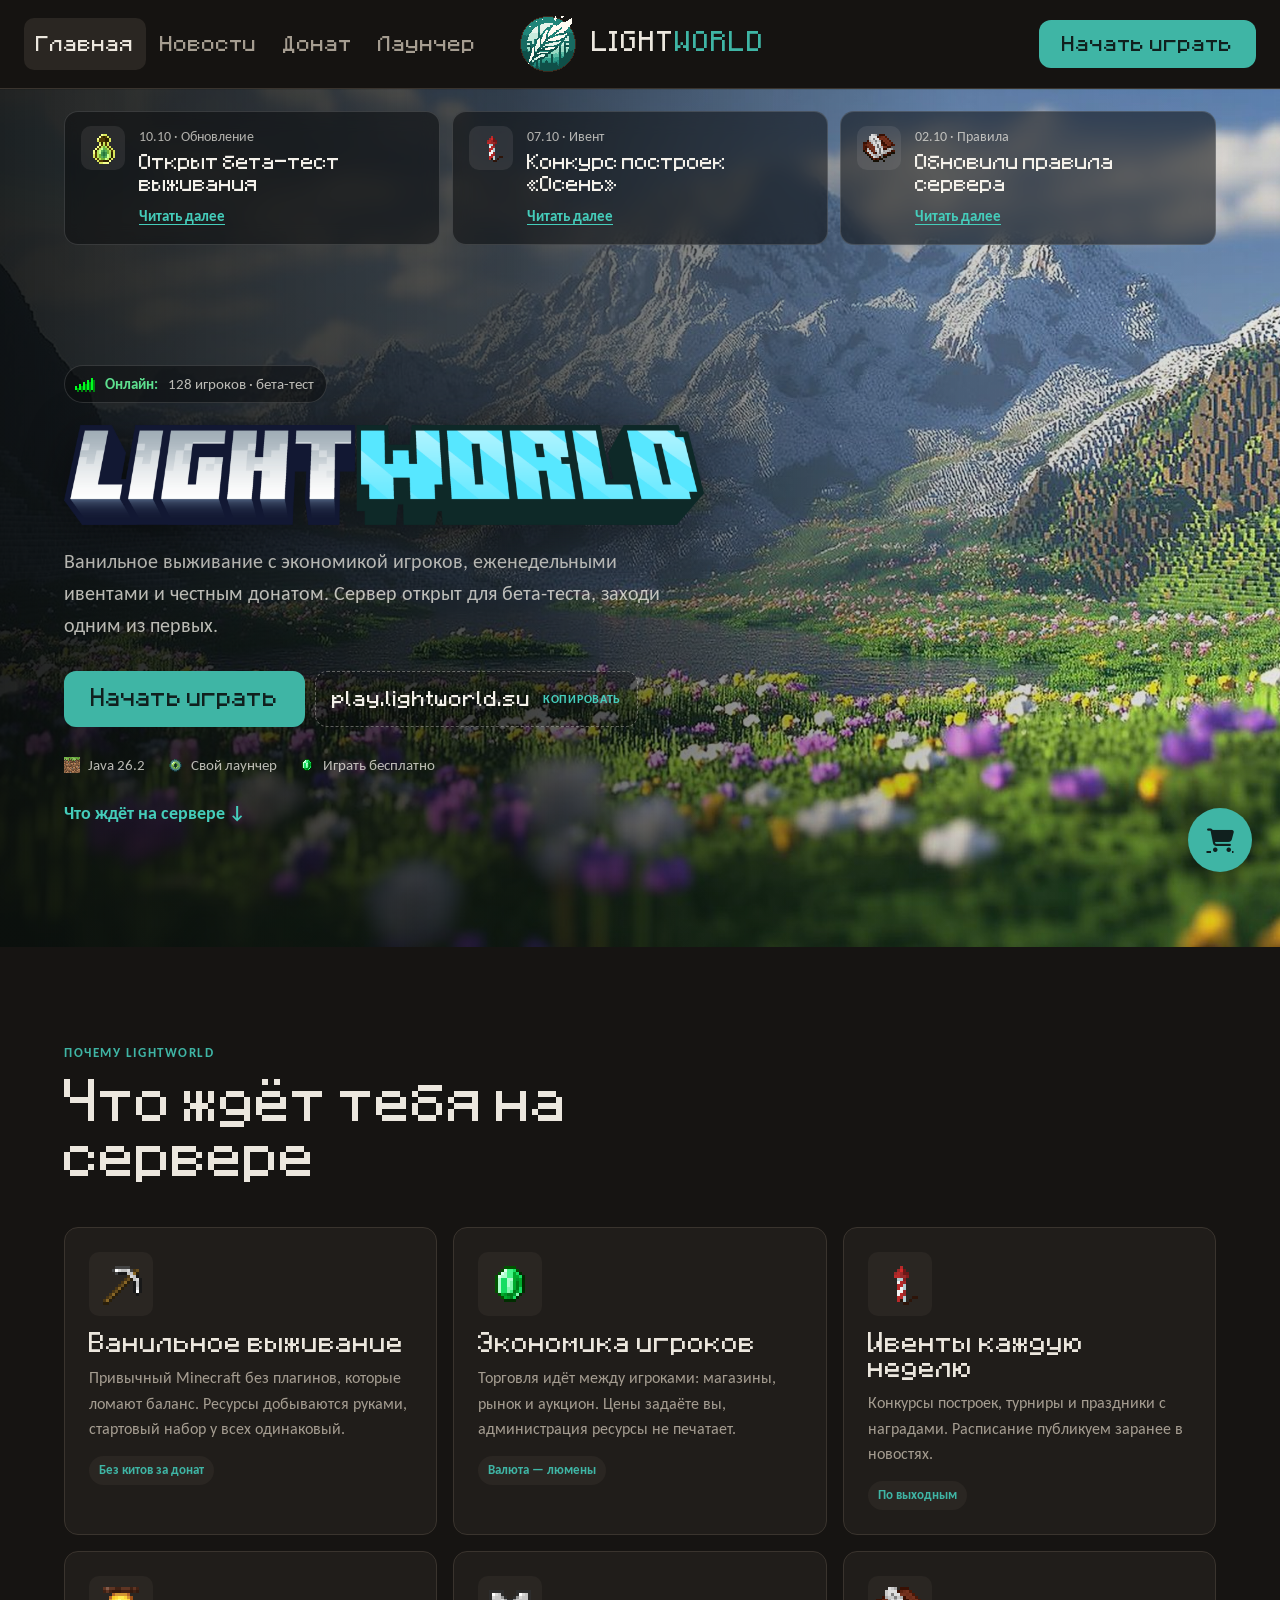
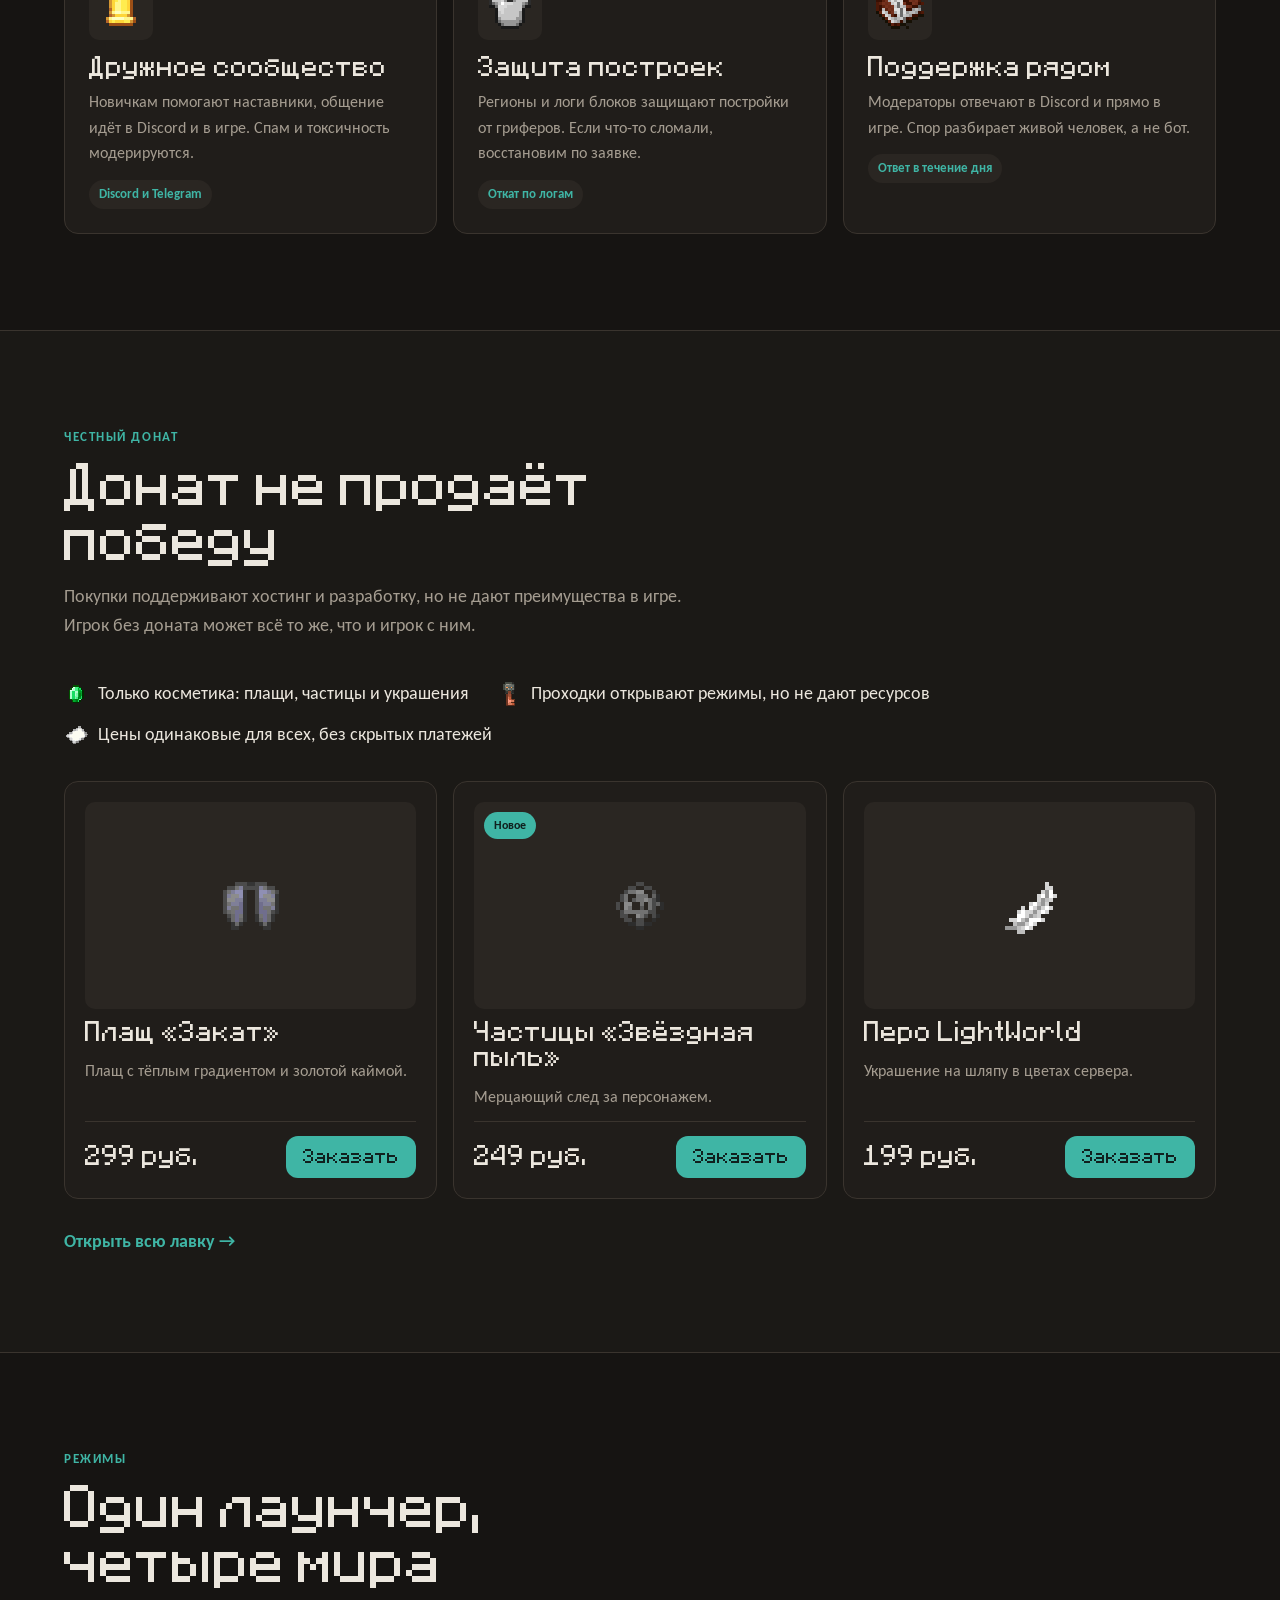
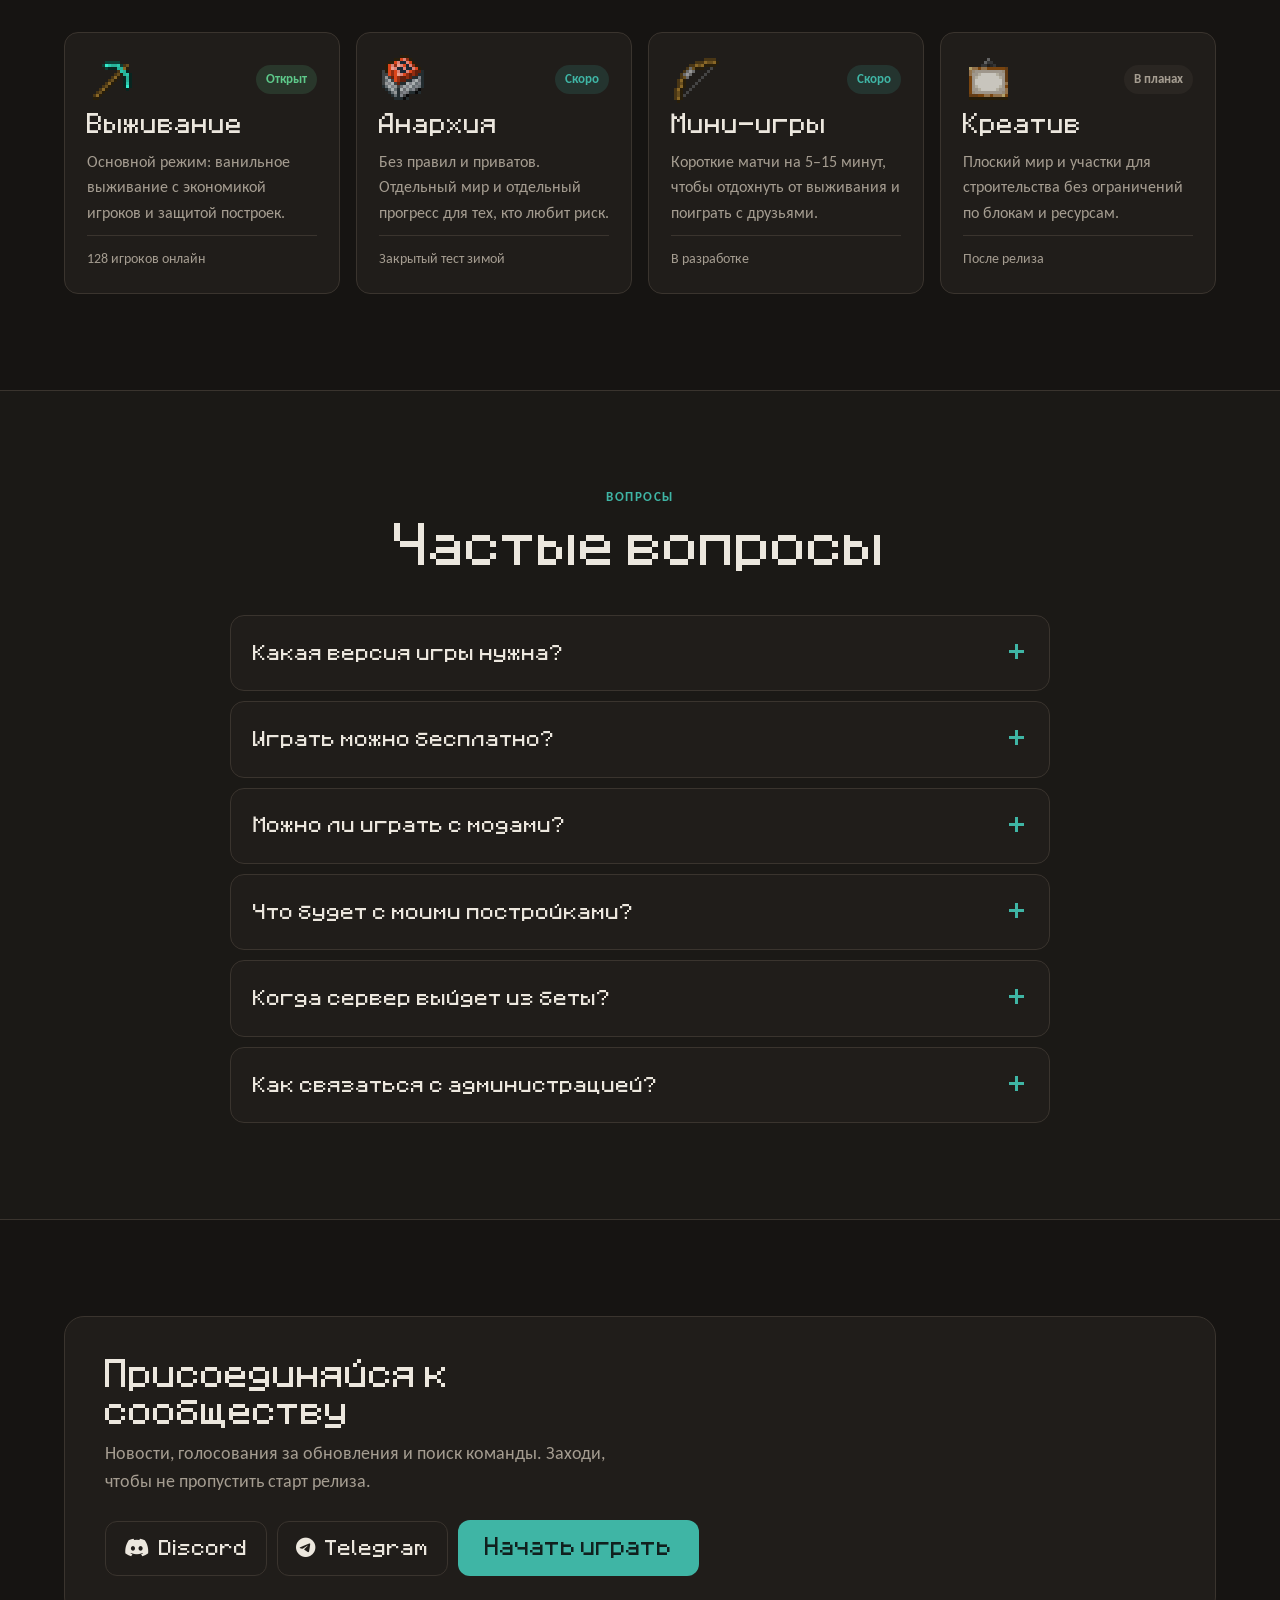
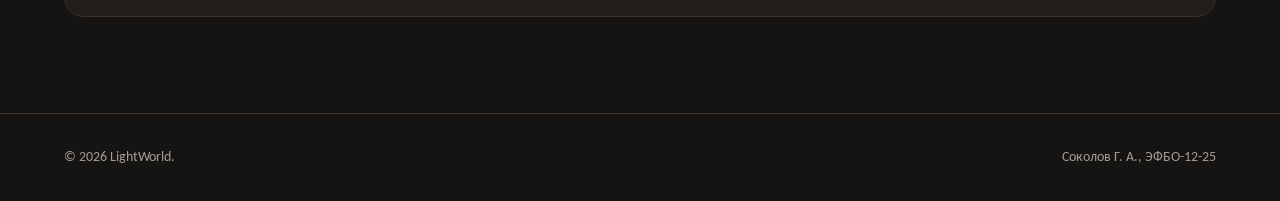
==== commit a4a580cc: "feat: add flex navigation and grid catalog layout" ====
--- a/index.html
+++ b/index.html
@@ -78,42 +78,69 @@
               <li class="hero__fact"><img src="images/icons/ender-eye.png" alt="" width="16" height="16">Свой лаунчер</li>
               <li class="hero__fact"><img src="images/icons/emerald.png" alt="" width="16" height="16">Играть бесплатно</li>
             </ul>
-            <a class="hero__more" href="#shop">Популярное в лавке ↓</a>
-          </div>
-        </div>
-      </section>
-      <section class="section" id="shop">
+            <a class="hero__more" href="#features">Что ждёт на сервере ↓</a>
+          </div>
+        </div>
+      </section>
+      <section class="section" id="features">
         <div class="section__inner">
           <div class="section__head">
-            <p class="section__eyebrow">Лавка</p>
-            <h2 class="section__title">Популярное в лавке</h2>
-            <p class="section__text">Только косметика и удобства. Покупки поддерживают сервер и не дают преимущества в игре.</p>
-          </div>
+            <p class="section__eyebrow">Почему LightWorld</p>
+            <h2 class="section__title">Что ждёт тебя на сервере</h2>
+          </div>
+          <div class="features">
+            <article class="feature" data-reveal>
+              <img class="feature__icon" src="images/icons/iron-pickaxe.png" alt="" width="64" height="64">
+              <h3 class="feature__title">Ванильное выживание</h3>
+              <p class="feature__text">Привычный Minecraft без плагинов, которые ломают баланс. Ресурсы добываются руками, стартовый набор у всех одинаковый.</p>
+              <span class="feature__tag">Без китов за донат</span>
+            </article>
+            <article class="feature" data-reveal>
+              <img class="feature__icon" src="images/icons/emerald.png" alt="" width="64" height="64">
+              <h3 class="feature__title">Экономика игроков</h3>
+              <p class="feature__text">Торговля идёт между игроками: магазины, рынок и аукцион. Цены задаёте вы, администрация ресурсы не печатает.</p>
+              <span class="feature__tag">Валюта — люмены</span>
+            </article>
+            <article class="feature" data-reveal>
+              <img class="feature__icon" src="images/icons/firework-rocket.png" alt="" width="64" height="64">
+              <h3 class="feature__title">Ивенты каждую неделю</h3>
+              <p class="feature__text">Конкурсы построек, турниры и праздники с наградами. Расписание публикуем заранее в новостях.</p>
+              <span class="feature__tag">По выходным</span>
+            </article>
+            <article class="feature" data-reveal>
+              <img class="feature__icon" src="images/icons/bell.png" alt="" width="64" height="64">
+              <h3 class="feature__title">Дружное сообщество</h3>
+              <p class="feature__text">Новичкам помогают наставники, общение идёт в Discord и в игре. Спам и токсичность модерируются.</p>
+              <span class="feature__tag">Discord и Telegram</span>
+            </article>
+            <article class="feature" data-reveal>
+              <img class="feature__icon" src="images/icons/iron-chestplate.png" alt="" width="64" height="64">
+              <h3 class="feature__title">Защита построек</h3>
+              <p class="feature__text">Регионы и логи блоков защищают постройки от гриферов. Если что-то сломали, восстановим по заявке.</p>
+              <span class="feature__tag">Откат по логам</span>
+            </article>
+            <article class="feature" data-reveal>
+              <img class="feature__icon" src="images/icons/writable-book.png" alt="" width="64" height="64">
+              <h3 class="feature__title">Поддержка рядом</h3>
+              <p class="feature__text">Модераторы отвечают в Discord и прямо в игре. Спор разбирает живой человек, а не бот.</p>
+              <span class="feature__tag">Ответ в течение дня</span>
+            </article>
+          </div>
+        </div>
+      </section>
+      <section class="section section--alt" id="shop">
+        <div class="section__inner">
+          <div class="section__head">
+            <p class="section__eyebrow">Честный донат</p>
+            <h2 class="section__title">Донат не продаёт победу</h2>
+            <p class="section__text">Покупки поддерживают хостинг и разработку, но не дают преимущества в игре. Игрок без доната может всё то же, что и игрок с ним.</p>
+          </div>
+          <ul class="honest">
+            <li class="honest__item"><img class="honest__icon" src="images/icons/emerald.png" alt="" width="24" height="24">Только косметика: плащи, частицы и украшения</li>
+            <li class="honest__item"><img class="honest__icon" src="images/icons/trial-key.png" alt="" width="24" height="24">Проходки открывают режимы, но не дают ресурсов</li>
+            <li class="honest__item"><img class="honest__icon" src="images/icons/paper.png" alt="" width="24" height="24">Цены одинаковые для всех, без скрытых платежей</li>
+          </ul>
           <div class="products">
-            <article class="product-card">
-              <div class="product-card__art">
-                <span class="product-card__badge">Хит</span>
-                <img class="product-card__icon" src="images/icons/trial-key.png" alt="" width="64" height="64">
-              </div>
-              <h3 class="product-card__title">Проходка «Навсегда»</h3>
-              <p class="product-card__text">Доступ ко всем режимам без срока действия.</p>
-              <div class="product-card__footer">
-                <p class="product-card__price">399 руб.</p>
-                <button class="button button--accent product-card__button" type="button" data-product="Проходка «Навсегда»">Заказать</button>
-              </div>
-            </article>
-            <article class="product-card">
-              <div class="product-card__art">
-                <span class="product-card__badge">-53%</span>
-                <img class="product-card__icon" src="images/icons/bundle.png" alt="" width="64" height="64">
-              </div>
-              <h3 class="product-card__title">Набор «Новичок»</h3>
-              <p class="product-card__text">Инструменты, еда и кровать для первого дня.</p>
-              <div class="product-card__footer">
-                <p class="product-card__price">640 руб. <s class="product-card__old">1360</s></p>
-                <button class="button button--accent product-card__button" type="button" data-product="Набор «Новичок»">Заказать</button>
-              </div>
-            </article>
             <article class="product-card">
               <div class="product-card__art">
                 <img class="product-card__icon" src="images/icons/elytra.png" alt="" width="64" height="64">
@@ -125,6 +152,125 @@
                 <button class="button button--accent product-card__button" type="button" data-product="Плащ «Закат»">Заказать</button>
               </div>
             </article>
+            <article class="product-card">
+              <div class="product-card__art">
+                <span class="product-card__badge">Новое</span>
+                <img class="product-card__icon" src="images/icons/firework-star.png" alt="" width="64" height="64">
+              </div>
+              <h3 class="product-card__title">Частицы «Звёздная пыль»</h3>
+              <p class="product-card__text">Мерцающий след за персонажем.</p>
+              <div class="product-card__footer">
+                <p class="product-card__price">249 руб.</p>
+                <button class="button button--accent product-card__button" type="button" data-product="Частицы «Звёздная пыль»">Заказать</button>
+              </div>
+            </article>
+            <article class="product-card">
+              <div class="product-card__art">
+                <img class="product-card__icon" src="images/icons/feather.png" alt="" width="64" height="64">
+              </div>
+              <h3 class="product-card__title">Перо LightWorld</h3>
+              <p class="product-card__text">Украшение на шляпу в цветах сервера.</p>
+              <div class="product-card__footer">
+                <p class="product-card__price">199 руб.</p>
+                <button class="button button--accent product-card__button" type="button" data-product="Перо LightWorld">Заказать</button>
+              </div>
+            </article>
+          </div>
+          <a class="section__link" href="donate.html">Открыть всю лавку →</a>
+        </div>
+      </section>
+      <section class="section" id="modes">
+        <div class="section__inner">
+          <div class="section__head">
+            <p class="section__eyebrow">Режимы</p>
+            <h2 class="section__title">Один лаунчер, четыре мира</h2>
+          </div>
+          <div class="modes">
+            <article class="mode" data-reveal>
+              <div class="mode__top">
+                <img class="mode__icon" src="images/icons/diamond-pickaxe.png" alt="" width="48" height="48">
+                <span class="mode__status mode__status--open">Открыт</span>
+              </div>
+              <h3 class="mode__title">Выживание</h3>
+              <p class="mode__text">Основной режим: ванильное выживание с экономикой игроков и защитой построек.</p>
+              <p class="mode__note">128 игроков онлайн</p>
+            </article>
+            <article class="mode" data-reveal>
+              <div class="mode__top">
+                <img class="mode__icon" src="images/icons/tnt-minecart.png" alt="" width="48" height="48">
+                <span class="mode__status mode__status--soon">Скоро</span>
+              </div>
+              <h3 class="mode__title">Анархия</h3>
+              <p class="mode__text">Без правил и приватов. Отдельный мир и отдельный прогресс для тех, кто любит риск.</p>
+              <p class="mode__note">Закрытый тест зимой</p>
+            </article>
+            <article class="mode" data-reveal>
+              <div class="mode__top">
+                <img class="mode__icon" src="images/icons/bow.png" alt="" width="48" height="48">
+                <span class="mode__status mode__status--soon">Скоро</span>
+              </div>
+              <h3 class="mode__title">Мини-игры</h3>
+              <p class="mode__text">Короткие матчи на 5–15 минут, чтобы отдохнуть от выживания и поиграть с друзьями.</p>
+              <p class="mode__note">В разработке</p>
+            </article>
+            <article class="mode" data-reveal>
+              <div class="mode__top">
+                <img class="mode__icon" src="images/icons/painting.png" alt="" width="48" height="48">
+                <span class="mode__status mode__status--plan">В планах</span>
+              </div>
+              <h3 class="mode__title">Креатив</h3>
+              <p class="mode__text">Плоский мир и участки для строительства без ограничений по блокам и ресурсам.</p>
+              <p class="mode__note">После релиза</p>
+            </article>
+          </div>
+        </div>
+      </section>
+      <section class="section section--alt" id="faq">
+        <div class="section__inner">
+          <div class="section__head section__head--center">
+            <p class="section__eyebrow">Вопросы</p>
+            <h2 class="section__title">Частые вопросы</h2>
+          </div>
+          <div class="faq">
+            <details class="faq__item">
+              <summary class="faq__question">Какая версия игры нужна?</summary>
+              <p class="faq__answer">Minecraft Java Edition 26.2. Лаунчер сам скачает нужную версию, ничего настраивать вручную не придётся.</p>
+            </details>
+            <details class="faq__item">
+              <summary class="faq__question">Играть можно бесплатно?</summary>
+              <p class="faq__answer">Да. Все режимы доступны без вложений, а в лавке продаются только косметика и удобства.</p>
+            </details>
+            <details class="faq__item">
+              <summary class="faq__question">Можно ли играть с модами?</summary>
+              <p class="faq__answer">Клиентские моды на оптимизацию и интерфейс разрешены. Читы и моды, которые дают преимущество, запрещены правилами.</p>
+            </details>
+            <details class="faq__item">
+              <summary class="faq__question">Что будет с моими постройками?</summary>
+              <p class="faq__answer">Постройки защищены регионами от гриферов, а логи блоков позволяют откатить любые разрушения по заявке в поддержку.</p>
+            </details>
+            <details class="faq__item">
+              <summary class="faq__question">Когда сервер выйдет из беты?</summary>
+              <p class="faq__answer">Когда соберём отзывы и закроем найденные ошибки. Дата релиза появится в новостях и в Discord.</p>
+            </details>
+            <details class="faq__item">
+              <summary class="faq__question">Как связаться с администрацией?</summary>
+              <p class="faq__answer">Напиши в Discord в канал поддержки или модератору прямо в игре командой /report.</p>
+            </details>
+          </div>
+        </div>
+      </section>
+      <section class="section" id="join">
+        <div class="section__inner">
+          <div class="join" data-reveal>
+            <div class="join__body">
+              <h2 class="join__title">Присоединяйся к сообществу</h2>
+              <p class="join__text">Новости, голосования за обновления и поиск команды. Заходи, чтобы не пропустить старт релиза.</p>
+            </div>
+            <div class="join__actions">
+              <a class="social" href="#"><i class="fa-brands fa-discord social__icon" aria-hidden="true"></i>Discord</a>
+              <a class="social" href="#"><i class="fa-brands fa-telegram social__icon" aria-hidden="true"></i>Telegram</a>
+              <a class="button button--accent button--large" href="launcher.html">Начать играть</a>
+            </div>
           </div>
         </div>
       </section>
--- a/css/style.css
+++ b/css/style.css
@@ -17,6 +17,7 @@
   --color-danger: #e0705c;
   --color-success: #5ec98a;
   --color-header: rgba(22, 20, 18, 0.88);
+  --color-bg-alt: #1b1916;
 
   --font-pixel: "Minecraft Rus", "Courier New", monospace;
   --font-body: "Calibri", "Carlito", "Segoe UI", sans-serif;
@@ -458,6 +459,7 @@
 
 .product-card__footer {
   display: flex;
+  flex-wrap: wrap;
   justify-content: space-between;
   align-items: center;
   gap: 12px;
@@ -480,6 +482,7 @@
 }
 
 .product-card__button {
+  margin-left: auto;
   min-height: 42px;
   padding: 0 16px;
   font-size: 16px;
@@ -661,6 +664,10 @@
   max-width: var(--container);
   margin: 0 auto;
   padding: 0 var(--gutter);
+}
+
+.page__inner--wide {
+  max-width: 1600px;
 }
 
 .page__head {
@@ -1296,6 +1303,400 @@
   font-size: 20px;
 }
 
+.section--alt {
+  background-color: var(--color-bg-alt);
+  border-top: 1px solid var(--color-line);
+  border-bottom: 1px solid var(--color-line);
+}
+
+.section__head--center {
+  margin-right: auto;
+  margin-left: auto;
+  text-align: center;
+}
+
+.section__link {
+  display: inline-block;
+  margin-top: 28px;
+  color: var(--color-accent);
+  font-weight: 700;
+  text-decoration: none;
+}
+
+.section__link:hover {
+  text-decoration: underline;
+}
+
+.reveal {
+  opacity: 0;
+  transform: translateY(24px);
+  transition: opacity 0.6s, transform 0.6s;
+}
+
+.reveal--visible {
+  opacity: 1;
+  transform: none;
+}
+
+.features {
+  display: grid;
+  grid-template-columns: repeat(3, 1fr);
+  gap: 16px;
+}
+
+.feature {
+  padding: 24px;
+  border: 1px solid var(--color-line);
+  border-radius: var(--radius);
+  background-color: var(--color-surface);
+}
+
+.feature:nth-child(3n + 2) {
+  transition-delay: 0.1s;
+}
+
+.feature:nth-child(3n) {
+  transition-delay: 0.2s;
+}
+
+.feature__icon {
+  width: 64px;
+  height: 64px;
+  padding: 8px;
+  border-radius: 10px;
+  background-color: var(--color-soft);
+  image-rendering: pixelated;
+}
+
+.feature__title {
+  margin: 16px 0 8px;
+  font-size: 22px;
+}
+
+.feature__text {
+  color: var(--color-muted);
+  font-size: 16px;
+}
+
+.feature__tag {
+  display: inline-block;
+  margin-top: 14px;
+  padding: 4px 10px;
+  border-radius: 999px;
+  background-color: var(--color-soft);
+  color: var(--color-accent);
+  font-size: 13px;
+  font-weight: 700;
+}
+
+.honest {
+  display: flex;
+  flex-wrap: wrap;
+  gap: 12px 28px;
+  margin: 0 0 32px;
+  padding: 0;
+  list-style: none;
+}
+
+.honest__item {
+  display: flex;
+  align-items: center;
+  gap: 10px;
+}
+
+.honest__icon {
+  image-rendering: pixelated;
+}
+
+.modes {
+  display: grid;
+  grid-template-columns: repeat(4, 1fr);
+  gap: 16px;
+}
+
+.mode {
+  display: flex;
+  flex-direction: column;
+  gap: 10px;
+  padding: 22px;
+  border: 1px solid var(--color-line);
+  border-radius: var(--radius);
+  background-color: var(--color-surface);
+}
+
+.mode:nth-child(2) {
+  transition-delay: 0.1s;
+}
+
+.mode:nth-child(3) {
+  transition-delay: 0.2s;
+}
+
+.mode:nth-child(4) {
+  transition-delay: 0.3s;
+}
+
+.mode__top {
+  display: flex;
+  justify-content: space-between;
+  align-items: center;
+}
+
+.mode__icon {
+  image-rendering: pixelated;
+}
+
+.mode__status {
+  padding: 4px 10px;
+  border-radius: 999px;
+  font-size: 13px;
+  font-weight: 700;
+}
+
+.mode__status--open {
+  background-color: rgba(94, 201, 138, 0.15);
+  color: var(--color-success);
+}
+
+.mode__status--soon {
+  background-color: rgba(63, 181, 165, 0.15);
+  color: var(--color-accent);
+}
+
+.mode__status--plan {
+  background-color: var(--color-soft);
+  color: var(--color-muted);
+}
+
+.mode__title {
+  font-size: 22px;
+}
+
+.mode__text {
+  color: var(--color-muted);
+  font-size: 16px;
+}
+
+.mode__note {
+  margin-top: auto;
+  padding-top: 12px;
+  border-top: 1px solid var(--color-line);
+  color: var(--color-muted);
+  font-size: 14px;
+}
+
+.faq {
+  display: flex;
+  flex-direction: column;
+  gap: 10px;
+  max-width: 820px;
+  margin: 0 auto;
+}
+
+.faq__item {
+  border: 1px solid var(--color-line);
+  border-radius: var(--radius);
+  background-color: var(--color-surface);
+}
+
+.faq__question {
+  display: flex;
+  justify-content: space-between;
+  align-items: center;
+  gap: 16px;
+  padding: 18px 22px;
+  font-family: var(--font-pixel);
+  font-size: 18px;
+  list-style: none;
+  cursor: pointer;
+}
+
+.faq__question::-webkit-details-marker {
+  display: none;
+}
+
+.faq__question::after {
+  content: "+";
+  color: var(--color-accent);
+  font-size: 24px;
+}
+
+.faq__item[open] .faq__question::after {
+  content: "−";
+}
+
+.faq__answer {
+  padding: 0 22px 18px;
+  color: var(--color-muted);
+}
+
+.join {
+  display: flex;
+  flex-wrap: wrap;
+  justify-content: space-between;
+  align-items: center;
+  gap: 24px;
+  padding: 40px;
+  border: 1px solid var(--color-line);
+  border-radius: 20px;
+  background-color: var(--color-surface);
+}
+
+.join__body {
+  max-width: 520px;
+}
+
+.join__title {
+  font-size: 32px;
+}
+
+.join__text {
+  margin-top: 8px;
+  color: var(--color-muted);
+}
+
+.join__actions {
+  display: flex;
+  flex-wrap: wrap;
+  align-items: center;
+  gap: 10px;
+}
+
+.catalog-layout {
+  display: grid;
+  grid-template-columns: minmax(240px, 1fr) minmax(0, 900px) minmax(0, 1fr);
+  grid-template-areas: "filters products .";
+  align-items: start;
+  gap: 32px;
+}
+
+.catalog-filters {
+  position: sticky;
+  top: 110px;
+  grid-area: filters;
+  justify-self: end;
+  width: 100%;
+  max-width: 280px;
+}
+
+.catalog {
+  grid-area: products;
+}
+
+.products--catalog {
+  grid-template-columns: repeat(auto-fill, minmax(260px, 1fr));
+}
+
+.catalog__empty {
+  padding: 32px;
+  border: 1px dashed var(--color-line);
+  border-radius: var(--radius);
+  color: var(--color-muted);
+  text-align: center;
+}
+
+.tags {
+  display: flex;
+  flex-wrap: wrap;
+  gap: 8px;
+  margin-bottom: 24px;
+}
+
+.tags__button {
+  padding: 8px 16px;
+  border: 1px solid var(--color-line);
+  border-radius: 999px;
+  background-color: var(--color-surface);
+  color: var(--color-muted);
+  font-family: var(--font-pixel);
+  font-size: 16px;
+  cursor: pointer;
+  transition: color 0.2s, border-color 0.2s, background-color 0.2s;
+}
+
+.tags__button:hover {
+  border-color: var(--color-muted);
+  color: var(--color-text);
+}
+
+.tags__button--active,
+.tags__button--active:hover {
+  border-color: var(--color-accent);
+  background-color: var(--color-accent);
+  color: var(--color-on-accent);
+}
+
+.filters {
+  display: flex;
+  flex-direction: column;
+  gap: 20px;
+  padding: 22px;
+  border: 1px solid var(--color-line);
+  border-radius: var(--radius);
+  background-color: var(--color-surface);
+}
+
+.filters__group {
+  display: flex;
+  flex-direction: column;
+  gap: 8px;
+  min-width: 0;
+  margin: 0;
+  padding: 0;
+  border: none;
+}
+
+.filters__label {
+  padding: 0;
+  margin-bottom: 4px;
+  color: var(--color-muted);
+  font-size: 14px;
+  font-weight: 700;
+}
+
+.filters__input {
+  width: 100%;
+  min-height: 44px;
+  padding: 0 12px;
+  border: 1px solid var(--color-line);
+  border-radius: 10px;
+  background-color: var(--color-bg);
+  color: var(--color-text);
+  font-family: var(--font-body);
+  font-size: 16px;
+}
+
+.filters__input:focus {
+  outline: none;
+  border-color: var(--color-accent);
+}
+
+.filters__option {
+  display: flex;
+  align-items: center;
+  gap: 10px;
+  font-size: 16px;
+  cursor: pointer;
+}
+
+.filters__option input {
+  width: 16px;
+  height: 16px;
+  margin: 0;
+  accent-color: var(--color-accent);
+}
+
+.filters__reset {
+  width: 100%;
+}
+
+@media (max-width: 1200px) {
+  .catalog-layout {
+    grid-template-columns: 240px 1fr;
+    grid-template-areas: "filters products";
+  }
+}
+
 @media (max-width: 900px) {
   .news-strip,
   .products,
@@ -1305,6 +1706,24 @@
     grid-template-columns: 1fr;
   }
 
+  .features,
+  .modes {
+    grid-template-columns: repeat(2, 1fr);
+  }
+
+  .catalog-layout {
+    grid-template-columns: 1fr;
+    grid-template-areas:
+      "filters"
+      "products";
+  }
+
+  .catalog-filters {
+    position: static;
+    justify-self: stretch;
+    max-width: none;
+  }
+
   .hero {
     padding: 64px 0;
   }
@@ -1367,4 +1786,21 @@
   .post {
     flex-direction: column;
   }
-}
+
+  .features,
+  .modes {
+    grid-template-columns: 1fr;
+  }
+
+  .join {
+    padding: 24px;
+  }
+}
+
+@media (prefers-reduced-motion: reduce) {
+  .reveal {
+    opacity: 1;
+    transform: none;
+    transition: none;
+  }
+}
